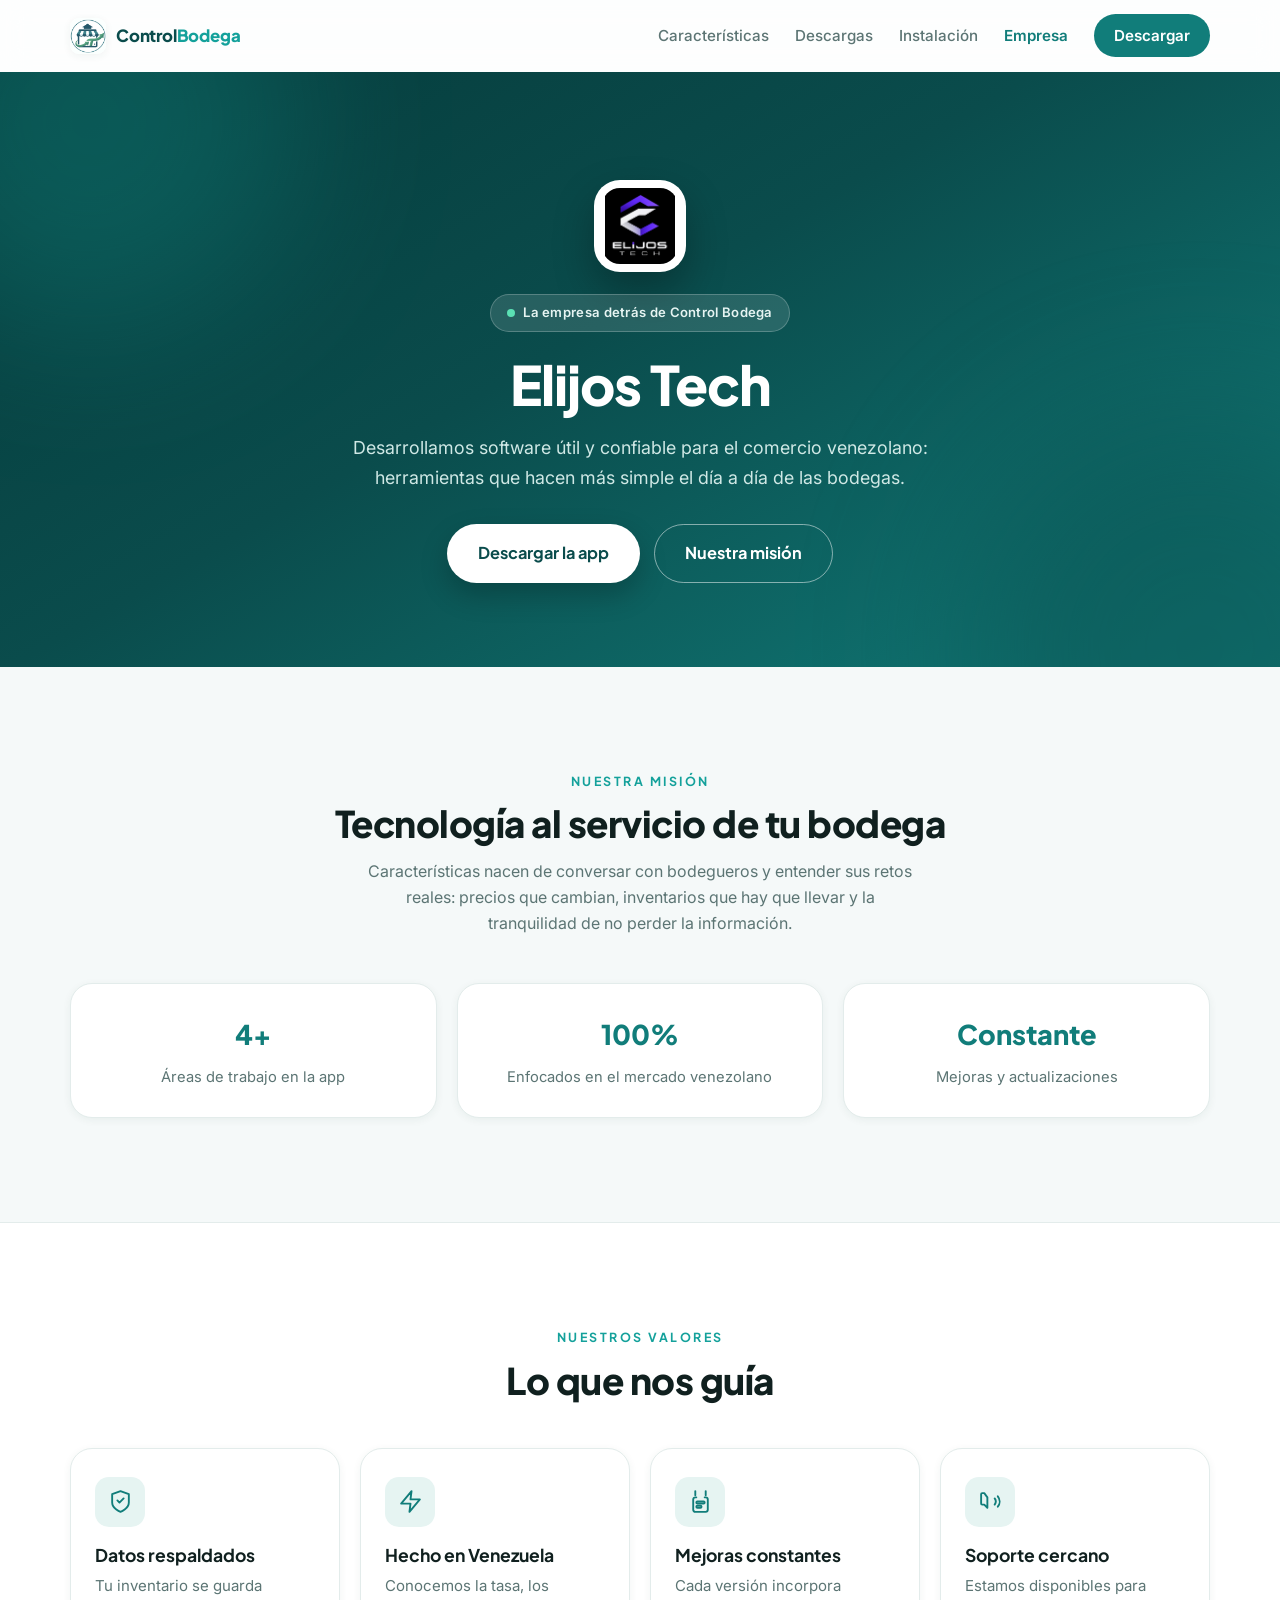
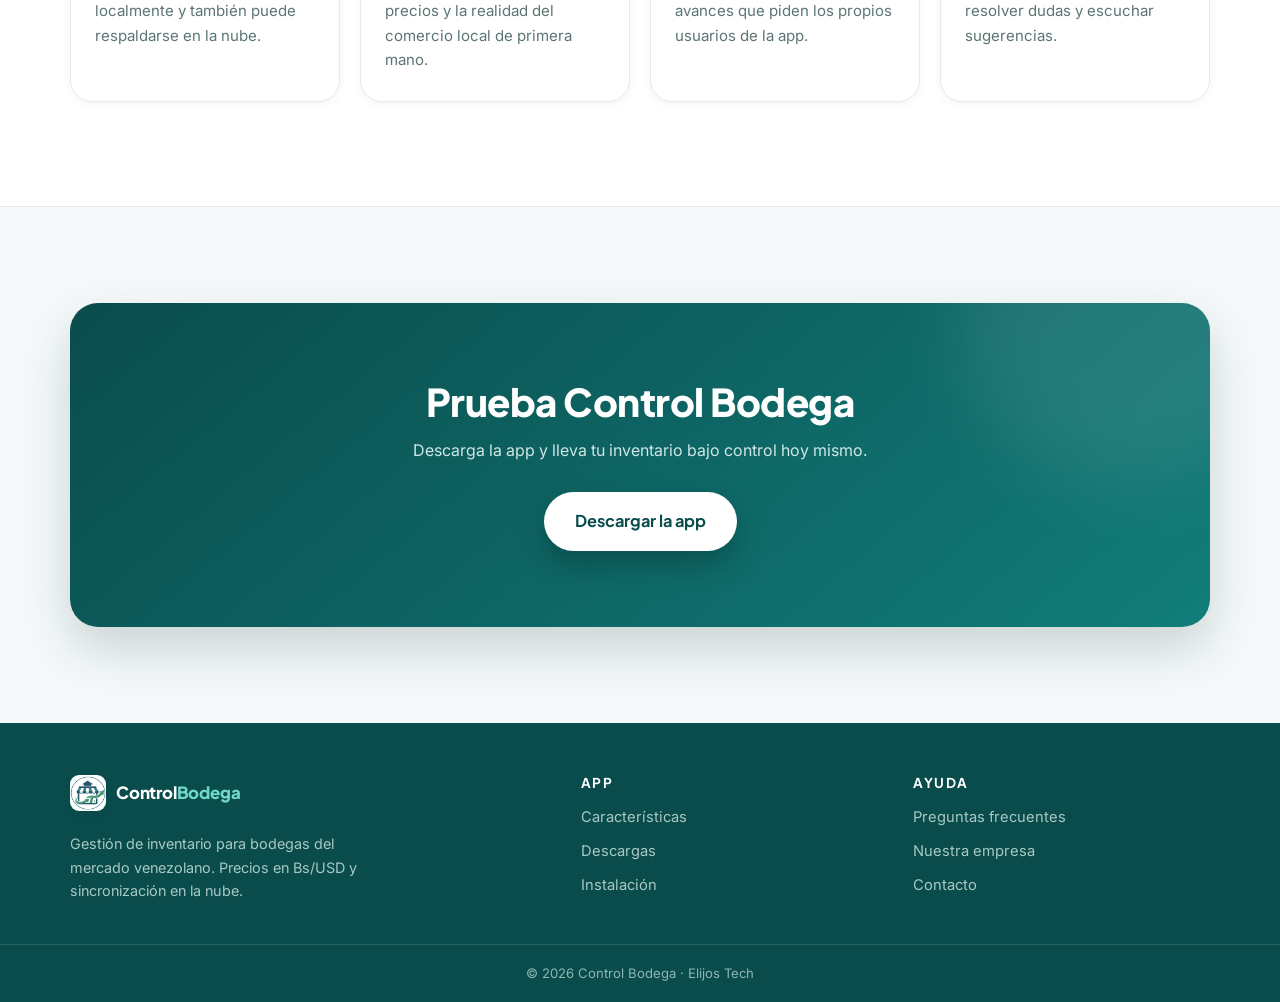
==== empresa.html @ c78c208d "Agregar seccion y pagina de la empresa (Elijos Tech)" ====
<!DOCTYPE html>
<html lang="es">
<head>
  <meta charset="UTF-8" />
  <meta name="viewport" content="width=device-width, initial-scale=1.0" />
  <title>Elijos Tech — La empresa detrás de Control Bodega</title>
  <meta name="description" content="Elijos Tech, empresa venezolana de desarrollo de software para bodegas. El equipo detrás de Control Bodega." />
  <meta name="theme-color" content="#0A4C4C" />
  <meta property="og:title" content="Elijos Tech — La empresa" />
  <meta property="og:description" content="Desarrollamos tecnología pensada para el comercio venezolano." />
  <meta property="og:type" content="website" />
  <link rel="icon" type="image/png" href="assets/icon.png" />

  <link rel="preconnect" href="https://fonts.googleapis.com" />
  <link rel="preconnect" href="https://fonts.gstatic.com" crossorigin />
  <link href="https://fonts.googleapis.com/css2?family=Plus+Jakarta+Sans:wght@500;600;700;800&family=Inter:wght@400;500;600&display=swap" rel="stylesheet" />

  <link rel="stylesheet" href="assets/styles.css" />
</head>
<body>

  <!-- NAVBAR -->
  <header class="nav" id="nav">
    <div class="container nav-inner">
      <a href="index.html" class="brand">
        <img src="assets/icon.png" alt="Logo Control Bodega" class="brand-logo" />
        <span class="brand-name">Control<span>Bodega</span></span>
      </a>

      <nav class="nav-menu" id="nav-menu" aria-label="Principal">
        <a href="index.html#caracteristicas">Características</a>
        <a href="index.html#descargas">Descargas</a>
        <a href="index.html#instalacion">Instalación</a>
        <a href="empresa.html" class="active">Empresa</a>
        <a href="index.html#descargas" class="nav-cta">Descargar</a>
      </nav>

      <button class="nav-toggle" id="nav-toggle" type="button" aria-label="Abrir menú" aria-expanded="false">
        <span></span>
        <span></span>
        <span></span>
      </button>
    </div>
  </header>

  <main>
    <!-- HERO EMPRESA -->
    <section class="hero">
      <span class="hero-glow hero-glow-1" aria-hidden="true"></span>
      <span class="hero-glow hero-glow-2" aria-hidden="true"></span>
      <div class="container hero-inner">
        <div class="hero-logo-wrap">
          <img src="assets/logo-empresa.png" alt="Logo de la empresa" class="hero-logo" />
        </div>

        <p class="hero-kicker">
          <span class="pulse-dot"></span>
          La empresa detrás de Control Bodega
        </p>

        <h1>Elijos Tech</h1>

        <p class="hero-sub">
          Desarrollamos software útil y confiable para el comercio venezolano:
          herramientas que hacen más simple el día a día de las bodegas.
        </p>

        <div class="hero-actions">
          <a href="index.html#descargas" class="btn btn-lg btn-primary">Descargar la app</a>
          <a href="#mision" class="btn btn-lg btn-ghost">Nuestra misión</a>
        </div>
      </div>
    </section>

    <!-- MISIÓN -->
    <section id="mision" class="section">
      <div class="container">
        <p class="kicker reveal">Nuestra misión</p>
        <h2 class="section-title reveal">Tecnología al servicio de tu bodega</h2>
        <p class="section-sub reveal">
          Características nacen de conversar con bodegueros y entender sus retos
          reales: precios que cambian, inventarios que hay que llevar y la
          tranquilidad de no perder la información.
        </p>

        <div class="mision-stats reveal">
          <div class="stat-card">
            <strong>4+</strong>
            <span>Áreas de trabajo en la app</span>
          </div>
          <div class="stat-card">
            <strong>100%</strong>
            <span>Enfocados en el mercado venezolano</span>
          </div>
          <div class="stat-card">
            <strong>Constante</strong>
            <span>Mejoras y actualizaciones</span>
          </div>
        </div>
      </div>
    </section>

    <!-- VALORES -->
    <section class="section section-alt">
      <div class="container">
        <p class="kicker reveal">Nuestros valores</p>
        <h2 class="section-title reveal">Lo que nos guía</h2>

        <div class="features">
          <article class="feature reveal">
            <div class="feature-icon">
              <svg viewBox="0 0 24 24" fill="none" stroke="currentColor" stroke-width="1.8" stroke-linecap="round" stroke-linejoin="round" aria-hidden="true"><path d="M12 22s8-3 8-9V5l-8-3-8 3v8c0 6 8 9 8 9z"/><path d="m9 11 2 2 4-4"/></svg>
            </div>
            <h3>Datos respaldados</h3>
            <p>Tu inventario se guarda localmente y también puede respaldarse en la nube.</p>
          </article>

          <article class="feature reveal">
            <div class="feature-icon">
              <svg viewBox="0 0 24 24" fill="none" stroke="currentColor" stroke-width="1.8" stroke-linecap="round" stroke-linejoin="round" aria-hidden="true"><path d="M13 2 3 14h9l-1 8 10-12h-9l1-8z"/></svg>
            </div>
            <h3>Hecho en Venezuela</h3>
            <p>Conocemos la tasa, los precios y la realidad del comercio local de primera mano.</p>
          </article>

          <article class="feature reveal">
            <div class="feature-icon">
              <svg viewBox="0 0 24 24" fill="none" stroke="currentColor" stroke-width="1.8" stroke-linecap="round" stroke-linejoin="round" aria-hidden="true"><path d="M17 2v4"/><path d="M7 2v4"/><path d="M16 8h1a2 2 0 0 1 2 2v10a2 2 0 0 1-2 2H7a2 2 0 0 1-2-2V10a2 2 0 0 1 2-2h1"/><rect x="8" y="12" width="8" height="2" rx="1"/><rect x="8" y="16" width="5" height="2" rx="1"/></svg>
            </div>
            <h3>Mejoras constantes</h3>
            <p>Cada versión incorpora avances que piden los propios usuarios de la app.</p>
          </article>

          <article class="feature reveal">
            <div class="feature-icon">
              <svg viewBox="0 0 24 24" fill="none" stroke="currentColor" stroke-width="1.8" stroke-linecap="round" stroke-linejoin="round" aria-hidden="true"><path d="M3 11v3a1 1 0 0 0 1 1h2l3 3V8L6 4H4a1 1 0 0 0-1 1v6z"/><path d="M16 9a5 5 0 0 1 0 6"/><path d="M19 7a8 8 0 0 1 0 10"/></svg>
            </div>
            <h3>Soporte cercano</h3>
            <p>Estamos disponibles para resolver dudas y escuchar sugerencias.</p>
          </article>
        </div>
      </div>
    </section>

    <!-- CTA -->
    <section class="cta">
      <div class="container">
        <div class="cta-panel reveal">
          <span class="cta-glow" aria-hidden="true"></span>
          <h2>Prueba Control Bodega</h2>
          <p>Descarga la app y lleva tu inventario bajo control hoy mismo.</p>
          <a href="index.html#descargas" class="btn btn-lg btn-light">Descargar la app</a>
        </div>
      </div>
    </section>
  </main>

  <!-- FOOTER -->
  <footer class="footer">
    <div class="container footer-grid">
      <div class="footer-brand">
        <div class="brand">
          <img src="assets/icon.png" alt="Logo Control Bodega" class="brand-logo" />
          <span class="brand-name">Control<span>Bodega</span></span>
        </div>
        <p>Gestión de inventario para bodegas del mercado venezolano. Precios en Bs/USD y sincronización en la nube.</p>
      </div>

      <div class="footer-col">
        <h4>App</h4>
        <a href="index.html#caracteristicas">Características</a>
        <a href="index.html#descargas">Descargas</a>
        <a href="index.html#instalacion">Instalación</a>
      </div>

      <div class="footer-col">
        <h4>Ayuda</h4>
        <a href="index.html#faq">Preguntas frecuentes</a>
        <a href="empresa.html">Nuestra empresa</a>
        <a href="mailto:eliellugo12@gmail.com">Contacto</a>
      </div>
    </div>

    <div class="footer-bottom">
      <div class="container">
        <p>© 2026 Control Bodega · Elijos Tech</p>
      </div>
    </div>
  </footer>

  <button class="back-top" id="back-top" type="button" aria-label="Volver arriba">
    <svg viewBox="0 0 24 24" fill="none" stroke="currentColor" stroke-width="2.2" stroke-linecap="round" stroke-linejoin="round" aria-hidden="true"><polyline points="18 15 12 9 6 15"/></svg>
  </button>

  <script src="assets/config.js"></script>
  <script src="assets/script.js"></script>
</body>
</html>
---- assets/styles.css ----
/* ============================================================
   Control Bodega — Página de releases
   Diseño profesional · Tema teal #117D7A / #0A4C4C
   ============================================================ */

:root {
  --primary-dark: #0A4C4C;
  --primary: #117D7A;
  --primary-soft: #14A19B;
  --primary-light: #E6F4F2;
  --primary-light-2: #F0F9F8;
  --bg: #F5F9F9;
  --surface: #FFFFFF;
  --ink: #10201F;
  --text-main: #24403E;
  --text-secondary: #5C7574;
  --text-muted: #9CAFAE;
  --border: #E3ECEB;
  --danger: #E74C3C;
  --success: #3E9B71;
  --warning: #E89B0C;
  --radius-lg: 22px;
  --radius-md: 16px;
  --radius-sm: 12px;
  --shadow-sm: 0 2px 8px rgba(12, 60, 58, 0.06);
  --shadow: 0 12px 34px rgba(12, 60, 58, 0.1);
  --shadow-lg: 0 22px 50px rgba(10, 45, 45, 0.18);
  --font-display: "Plus Jakarta Sans", system-ui, -apple-system, "Segoe UI", sans-serif;
  --font-body: "Inter", system-ui, -apple-system, "Segoe UI", sans-serif;
}

* {
  box-sizing: border-box;
  margin: 0;
  padding: 0;
}

html {
  scroll-behavior: smooth;
  scroll-padding-top: 84px;
}

body {
  font-family: var(--font-body);
  background: var(--bg);
  color: var(--text-main);
  line-height: 1.65;
  -webkit-font-smoothing: antialiased;
  overflow-x: hidden;
}

h1, h2, h3, h4 {
  font-family: var(--font-display);
  color: var(--ink);
  line-height: 1.2;
}

strong {
  font-weight: 600;
}

img {
  max-width: 100%;
  display: block;
}

.container {
  width: min(1140px, 92%);
  margin: 0 auto;
}

.container-narrow {
  width: min(760px, 92%);
}

/* ---------- Scroll reveal ---------- */
.reveal {
  opacity: 0;
  transform: translateY(26px);
  transition: opacity 0.7s ease, transform 0.7s ease;
}

.reveal.in {
  opacity: 1;
  transform: none;
}

/* ============================================================
   NAVBAR
   ============================================================ */
.nav {
  position: sticky;
  top: 0;
  z-index: 50;
  background: rgba(255, 255, 255, 0.82);
  backdrop-filter: blur(14px);
  -webkit-backdrop-filter: blur(14px);
  border-bottom: 1px solid transparent;
  transition: border-color 0.3s, box-shadow 0.3s;
}

.nav.scrolled {
  border-color: var(--border);
  box-shadow: var(--shadow-sm);
}

.nav-inner {
  display: flex;
  align-items: center;
  justify-content: space-between;
  padding: 14px 0;
}

.brand {
  display: inline-flex;
  align-items: center;
  gap: 10px;
  text-decoration: none;
}

.brand-logo {
  width: 36px;
  height: 36px;
  object-fit: contain;
  border-radius: 9px;
  box-shadow: var(--shadow-sm);
}

.brand-name {
  font-family: var(--font-display);
  font-weight: 800;
  font-size: 1.05rem;
  color: var(--primary-dark);
  letter-spacing: -0.2px;
}

.brand-name span {
  color: var(--primary-soft);
}

.nav-menu {
  display: flex;
  align-items: center;
  gap: 26px;
}

.nav-menu a {
  color: var(--text-secondary);
  text-decoration: none;
  font-weight: 500;
  font-size: 0.95rem;
  transition: color 0.2s;
}

.nav-menu a:hover {
  color: var(--primary);
}

.nav-menu a.active {
  color: var(--primary);
  font-weight: 600;
}

.nav-cta {
  background: var(--primary);
  color: #fff !important;
  padding: 9px 20px;
  border-radius: 999px;
  font-weight: 600 !important;
  transition: background 0.2s, transform 0.2s !important;
}

.nav-cta:hover {
  background: var(--primary-dark) !important;
  transform: translateY(-1px);
}

/* Toggle móvil */
.nav-toggle {
  display: none;
  flex-direction: column;
  justify-content: center;
  gap: 5px;
  width: 42px;
  height: 42px;
  border: 1px solid var(--border);
  border-radius: 12px;
  background: var(--surface);
  cursor: pointer;
  padding: 0 10px;
}

.nav-toggle span {
  height: 2px;
  background: var(--primary-dark);
  border-radius: 2px;
  transition: transform 0.25s, opacity 0.25s;
}

.nav-toggle.open span:nth-child(1) { transform: translateY(7px) rotate(45deg); }
.nav-toggle.open span:nth-child(2) { opacity: 0; }
.nav-toggle.open span:nth-child(3) { transform: translateY(-7px) rotate(-45deg); }

/* ============================================================
   HERO
   ============================================================ */
.hero {
  position: relative;
  overflow: hidden;
  background: linear-gradient(150deg, #063B3B 0%, #0A4C4C 45%, #117D7A 100%);
  color: #fff;
  text-align: center;
  padding: clamp(64px, 9vw, 108px) 0 clamp(48px, 7vw, 84px);
}

.hero-glow {
  position: absolute;
  border-radius: 50%;
  pointer-events: none;
  filter: blur(80px);
  opacity: 0.5;
}

.hero-glow-1 {
  width: 420px;
  height: 420px;
  top: -160px;
  left: -120px;
  background: rgba(23, 170, 160, 0.5);
}

.hero-glow-2 {
  width: 480px;
  height: 480px;
  bottom: -220px;
  right: -160px;
  background: rgba(10, 76, 76, 0.9);
}

.hero-inner {
  position: relative;
  animation: fade-up 0.8s ease both;
}

@keyframes fade-up {
  from { opacity: 0; transform: translateY(24px); }
  to { opacity: 1; transform: none; }
}

.hero-logo-wrap {
  width: 92px;
  height: 92px;
  border-radius: 26px;
  background: #fff;
  display: grid;
  place-items: center;
  margin: 0 auto 22px;
  box-shadow: 0 18px 40px rgba(0, 0, 0, 0.28);
}

.hero-logo {
  width: 76px;
  height: 76px;
  object-fit: contain;
  border-radius: 18px;
}

.hero-kicker {
  display: inline-flex;
  align-items: center;
  gap: 8px;
  background: rgba(255, 255, 255, 0.12);
  border: 1px solid rgba(255, 255, 255, 0.22);
  padding: 7px 16px;
  border-radius: 999px;
  font-size: 0.82rem;
  font-weight: 600;
  letter-spacing: 0.3px;
  color: var(--primary-light);
  margin-bottom: 20px;
}

.pulse-dot {
  width: 8px;
  height: 8px;
  border-radius: 50%;
  background: #5BE0B4;
  box-shadow: 0 0 0 0 rgba(91, 224, 180, 0.6);
  animation: pulse 2s infinite;
}

@keyframes pulse {
  0% { box-shadow: 0 0 0 0 rgba(91, 224, 180, 0.55); }
  70% { box-shadow: 0 0 0 9px rgba(91, 224, 180, 0); }
  100% { box-shadow: 0 0 0 0 rgba(91, 224, 180, 0); }
}

.hero h1 {
  color: #fff;
  font-size: clamp(2rem, 5.2vw, 3.4rem);
  font-weight: 800;
  letter-spacing: -1px;
  max-width: 640px;
  margin: 0 auto;
}

.hero-sub {
  max-width: 640px;
  margin: 16px auto 30px;
  color: #CFE8E5;
  font-size: clamp(1rem, 1.4vw, 1.13rem);
  line-height: 1.7;
}

.hero-actions {
  display: flex;
  align-items: center;
  justify-content: center;
  gap: 14px;
  flex-wrap: wrap;
}

/* Botones */
.btn {
  display: inline-flex;
  align-items: center;
  justify-content: center;
  gap: 9px;
  padding: 13px 26px;
  border-radius: 999px;
  font-family: var(--font-display);
  font-weight: 700;
  font-size: 0.98rem;
  text-decoration: none;
  border: 1.5px solid transparent;
  transition: transform 0.18s, box-shadow 0.18s, background 0.2s, color 0.2s;
  cursor: pointer;
}

.btn svg {
  width: 19px;
  height: 19px;
}

.btn:hover {
  transform: translateY(-2px);
}

.btn-lg {
  padding: 15px 30px;
  font-size: 1.02rem;
}

.btn-primary {
  background: #fff;
  color: var(--primary-dark);
  box-shadow: 0 12px 28px rgba(0, 0, 0, 0.22);
}

.btn-primary:hover {
  background: var(--primary-light);
}

.btn-ghost {
  border-color: rgba(255, 255, 255, 0.5);
  color: #fff;
}

.btn-ghost:hover {
  background: rgba(255, 255, 255, 0.12);
}

.btn-light {
  background: #fff;
  color: var(--primary-dark);
  box-shadow: 0 14px 30px rgba(0, 0, 0, 0.22);
}

.btn-light:hover {
  transform: translateY(-3px) scale(1.02);
}

/* Stats */
.hero-stats {
  display: flex;
  align-items: center;
  justify-content: center;
  gap: clamp(20px, 5vw, 54px);
  margin-top: 44px;
  flex-wrap: wrap;
}

.stat {
  text-align: center;
  min-width: 92px;
}

.stat strong {
  display: block;
  font-family: var(--font-display);
  font-size: 1.25rem;
  font-weight: 800;
  color: #fff;
}

.stat span {
  display: block;
  font-size: 0.8rem;
  color: #A9D4CF;
  margin-top: 2px;
}

/* ============================================================
   SECCIONES
   ============================================================ */
.section {
  padding: clamp(60px, 9vw, 104px) 0;
}

.section-alt {
  background: var(--surface);
  border-block: 1px solid var(--border);
}

.kicker {
  text-align: center;
  font-family: var(--font-display);
  font-weight: 700;
  font-size: 0.78rem;
  letter-spacing: 2.5px;
  text-transform: uppercase;
  color: var(--primary-soft);
  margin-bottom: 10px;
}

.section-title {
  text-align: center;
  font-size: clamp(1.7rem, 3.4vw, 2.3rem);
  font-weight: 800;
  letter-spacing: -0.5px;
}

.section-sub {
  text-align: center;
  color: var(--text-secondary);
  max-width: 560px;
  margin: 12px auto 0;
  font-size: 1rem;
}

/* ============================================================
   FEATURES
   ============================================================ */
.features {
  display: grid;
  grid-template-columns: repeat(auto-fit, minmax(240px, 1fr));
  gap: 20px;
  margin-top: 46px;
}

.feature {
  background: var(--surface);
  border: 1px solid var(--border);
  border-radius: var(--radius-lg);
  padding: 28px 24px;
  box-shadow: var(--shadow-sm);
  transition: transform 0.25s, box-shadow 0.25s, border-color 0.25s;
}

.feature:hover {
  transform: translateY(-5px);
  box-shadow: var(--shadow);
  border-color: #CDE6E2;
}

.feature-icon {
  width: 50px;
  height: 50px;
  border-radius: 14px;
  background: var(--primary-light);
  color: var(--primary);
  display: grid;
  place-items: center;
  margin-bottom: 18px;
  transition: background 0.25s, color 0.25s, transform 0.25s;
}

.feature:hover .feature-icon {
  background: var(--primary);
  color: #fff;
  transform: scale(1.06) rotate(-4deg);
}

.feature-icon svg {
  width: 25px;
  height: 25px;
}

.feature h3 {
  font-size: 1.1rem;
  font-weight: 700;
  margin-bottom: 8px;
}

.feature p {
  color: var(--text-secondary);
  font-size: 0.94rem;
}

/* ============================================================
   DESCARGAS / RELEASES
   ============================================================ */
.empresa-banner {
  display: flex;
  align-items: center;
  gap: 26px;
  background: linear-gradient(135deg, #0D5554, #0A4C4C);
  border-radius: var(--radius-lg);
  padding: 24px 30px;
  margin: 42px 0 8px;
  box-shadow: var(--shadow);
  color: #fff;
}

.empresa-logo {
  width: 96px;
  height: 96px;
  object-fit: contain;
  border-radius: 20px;
  background: #000;
  padding: 8px;
  flex-shrink: 0;
  box-shadow: 0 8px 24px rgba(0, 0, 0, 0.35);
}

.empresa-info {
  min-width: 0;
}

.empresa-tag {
  display: inline-block;
  font-size: 0.72rem;
  font-weight: 700;
  text-transform: uppercase;
  letter-spacing: 1.4px;
  color: #6FD8C9;
  margin-bottom: 6px;
}

.empresa-info h3 {
  color: #fff;
  font-size: 1.2rem;
  font-weight: 800;
  margin-bottom: 6px;
}

.empresa-info p {
  color: #B9D6D2;
  font-size: 0.92rem;
  margin: 0;
}

@media (max-width: 560px) {
  .empresa-banner {
    flex-direction: column;
    text-align: center;
    padding: 26px 22px;
  }

  .empresa-logo {
    width: 84px;
    height: 84px;
  }
}
.arch-leyenda {
  display: flex;
  flex-wrap: wrap;
  justify-content: center;
  gap: 10px;
  margin: 34px 0 22px;
}

.chip {
  font-family: var(--font-body);
  font-size: 0.8rem;
  font-weight: 600;
  padding: 6px 15px;
  border-radius: 999px;
}

.chip-v8a {
  background: var(--primary-light);
  color: var(--primary-dark);
  border: 1px solid #B8DFDA;
}

.chip-v7a {
  background: #FDF3E0;
  color: #8A5A00;
  border: 1px solid #F2CE8B;
}

.recom-note {
  text-align: center;
  color: var(--text-secondary);
  font-size: 0.88rem;
  margin: -8px 0 22px;
}

.recom-note strong {
  color: var(--primary-dark);
}

.releases {
  display: grid;
  gap: 18px;
  margin-top: 6px;
}

.loading {
  text-align: center;
  color: var(--text-muted);
  padding: 40px;
}

/* Tarjeta de la última versión */
.release-latest-box {
  background: var(--surface);
  border: 1px solid var(--border);
  border-radius: var(--radius-lg);
  padding: clamp(22px, 4vw, 32px);
  box-shadow: var(--shadow);
  position: relative;
  overflow: hidden;
}

.release-latest-box::before {
  content: "";
  position: absolute;
  inset-block: 0;
  left: 0;
  width: 5px;
  background: linear-gradient(180deg, var(--primary-soft), var(--primary-dark));
}

.release-head {
  display: flex;
  align-items: center;
  justify-content: space-between;
  flex-wrap: wrap;
  gap: 10px;
}

.release-tag {
  font-family: var(--font-display);
  font-weight: 800;
  color: var(--ink);
  font-size: 1.4rem;
  letter-spacing: -0.3px;
}

.release-latest {
  background: var(--success);
  color: #fff;
  font-size: 0.7rem;
  font-weight: 700;
  padding: 4px 12px;
  border-radius: 999px;
  text-transform: uppercase;
  letter-spacing: 0.7px;
}

.release-date {
  color: var(--text-muted);
  font-size: 0.86rem;
  margin-top: 4px;
}

.release-notes {
  color: var(--text-secondary);
  font-size: 0.94rem;
  white-space: pre-wrap;
  margin-top: 14px;
  padding-top: 14px;
  border-top: 1px dashed var(--border);
}

.latest-assets {
  display: grid;
  grid-template-columns: repeat(auto-fit, minmax(180px, 1fr));
  gap: 12px;
  margin-top: 18px;
}

/* Botón principal (v8a) */
.asset-link.destacado {
  grid-column: 1 / -1;
  background: linear-gradient(135deg, var(--primary-dark), var(--primary));
  border-color: transparent;
  padding: 22px 18px;
  border-radius: var(--radius-md);
  flex-direction: column;
  box-shadow: var(--shadow);
}

.asset-link.destacado .arq-label {
  font-size: 1.5rem;
}

.default-badge {
  display: inline-block;
  background: #fff;
  color: var(--primary-dark);
  font-size: 0.7rem;
  font-weight: 700;
  text-transform: uppercase;
  letter-spacing: 0.6px;
  padding: 3px 12px;
  border-radius: 999px;
  margin-bottom: 6px;
}

/* Opción secundaria (v7a) */
.asset-link.alternativo {
  flex-direction: row;
  align-items: center;
  gap: 7px;
  padding: 8px 16px;
  border-radius: 999px;
  font-size: 0.8rem;
  font-weight: 600;
  justify-self: center;
}

.asset-link.alternativo .arq-label {
  font-size: 0.95rem;
}

.asset-link.alternativo .arq-detail,
.asset-link.alternativo .arq-size {
  font-size: 0.75rem;
}

.asset-link.alternativo.arq-v7a {
  background: #FDF3E0;
  border-color: #F2CE8B;
  color: #8A5A00;
}

/* Botón de descarga base */
.asset-link {
  display: flex;
  align-items: center;
  gap: 2px;
  color: #fff;
  padding: 14px 18px;
  border-radius: var(--radius-md);
  text-decoration: none;
  font-weight: 600;
  text-align: center;
  transition: transform 0.18s, box-shadow 0.2s, filter 0.2s;
  border: 1px solid transparent;
}

.asset-link:hover {
  transform: translateY(-2px);
  filter: brightness(1.05);
}

.asset-link .arq-label {
  font-family: var(--font-display);
  font-size: 1.3rem;
  line-height: 1.2;
  text-transform: uppercase;
  letter-spacing: 0.5px;
}

.asset-link .arq-detail {
  font-weight: 500;
  font-size: 0.82rem;
  opacity: 0.94;
}

.asset-link .arq-size {
  font-weight: 400;
  font-size: 0.8rem;
  opacity: 0.85;
}

.arq-v8a { background: var(--primary); border-color: var(--primary); }
.arq-v7a { background: var(--warning); border-color: var(--warning); color: #4A3000; }
.arq-x86_64 { background: var(--text-secondary); border-color: var(--text-secondary); }
.arq-universal { background: var(--success); border-color: var(--success); }

/* Versiones anteriores */
.btn-older {
  display: block;
  margin: 6px auto 0;
  background: var(--primary-light);
  color: var(--primary-dark);
  border: 1px solid #C4E3DE;
  border-radius: 999px;
  padding: 9px 20px;
  font-family: var(--font-body);
  font-size: 0.85rem;
  font-weight: 600;
  cursor: pointer;
  transition: background 0.2s, color 0.2s;
}

.btn-older:hover {
  background: var(--primary);
  color: #fff;
}

.older-releases {
  margin-top: 16px;
  display: grid;
  gap: 10px;
}

.older-releases[hidden] {
  display: none;
}

.release-old {
  display: flex;
  align-items: center;
  justify-content: space-between;
  flex-wrap: wrap;
  gap: 10px;
  background: var(--bg);
  border: 1px solid var(--border);
  border-radius: var(--radius-sm);
  padding: 13px 16px;
  transition: border-color 0.2s, box-shadow 0.2s;
}

.release-old:hover {
  border-color: #CCE4E0;
  box-shadow: var(--shadow-sm);
}

.release-old-info {
  display: flex;
  align-items: center;
  gap: 12px;
}

.release-old-tag {
  font-family: var(--font-display);
  font-weight: 700;
  color: var(--ink);
  font-size: 0.95rem;
}

.release-old-links {
  display: flex;
  flex-wrap: wrap;
  gap: 8px;
}

.release-old-links.muted {
  color: var(--text-muted);
  font-size: 0.85rem;
}

.mini-link {
  display: inline-block;
  color: #fff;
  padding: 5px 12px;
  border-radius: 999px;
  text-decoration: none;
  font-size: 0.78rem;
  font-weight: 600;
  transition: filter 0.2s;
}

.mini-link:hover {
  filter: brightness(1.08);
}

.no-releases {
  text-align: center;
  color: var(--text-secondary);
  padding: 30px;
  border: 1px dashed var(--border);
  border-radius: var(--radius-md);
}

.error-releases {
  text-align: center;
  color: var(--danger);
  padding: 30px;
  border: 1px dashed var(--danger);
  border-radius: var(--radius-md);
  background: #FDF4F4;
}

/* ============================================================
   INSTALACIÓN
   ============================================================ */
.steps-grid {
  display: grid;
  grid-template-columns: repeat(auto-fit, minmax(210px, 1fr));
  gap: 20px;
  margin-top: 46px;
}

.step {
  background: var(--surface);
  border: 1px solid var(--border);
  border-radius: var(--radius-lg);
  padding: 26px 22px;
  box-shadow: var(--shadow-sm);
  position: relative;
  transition: transform 0.25s, box-shadow 0.25s;
}

.step:hover {
  transform: translateY(-4px);
  box-shadow: var(--shadow);
}

.step-num {
  width: 40px;
  height: 40px;
  border-radius: 12px;
  background: var(--primary);
  color: #fff;
  font-family: var(--font-display);
  font-weight: 800;
  font-size: 1.05rem;
  display: grid;
  place-items: center;
  margin-bottom: 16px;
}

.step h3 {
  font-size: 1.05rem;
  font-weight: 700;
  margin-bottom: 6px;
}

.step p {
  color: var(--text-secondary);
  font-size: 0.92rem;
}

.step code {
  background: var(--primary-light);
  color: var(--primary-dark);
  padding: 2px 8px;
  border-radius: 6px;
  font-size: 0.9em;
}

/* ============================================================
   FAQ
   ============================================================ */
.faq {
  margin-top: 40px;
  display: grid;
  gap: 12px;
}

.faq-item {
  background: var(--bg);
  border: 1px solid var(--border);
  border-radius: var(--radius-md);
  padding: 0 20px;
  transition: border-color 0.2s, box-shadow 0.2s;
}

.faq-item[open] {
  border-color: #BFE0DB;
  box-shadow: var(--shadow-sm);
}

.faq-item summary {
  list-style: none;
  display: flex;
  align-items: center;
  justify-content: space-between;
  gap: 14px;
  cursor: pointer;
  padding: 18px 0;
  font-family: var(--font-display);
  font-weight: 700;
  color: var(--ink);
  font-size: 0.99rem;
}

.faq-item summary::-webkit-details-marker {
  display: none;
}

.faq-item summary::after {
  content: "+";
  font-family: var(--font-display);
  font-size: 1.4rem;
  font-weight: 600;
  color: var(--primary);
  line-height: 1;
  transition: transform 0.25s;
}

.faq-item[open] summary::after {
  transform: rotate(45deg);
}

.faq-item p {
  color: var(--text-secondary);
  font-size: 0.94rem;
  padding: 0 0 18px;
}

/* ============================================================
   CTA FINAL
   ============================================================ */
.cta {
  padding: clamp(56px, 8vw, 96px) 0;
}

.cta-panel {
  position: relative;
  overflow: hidden;
  text-align: center;
  background: linear-gradient(140deg, var(--primary-dark), var(--primary));
  border-radius: 28px;
  padding: clamp(44px, 7vw, 76px) 28px;
  color: #fff;
  box-shadow: var(--shadow-lg);
}

.cta-glow {
  position: absolute;
  width: 340px;
  height: 340px;
  border-radius: 50%;
  top: -160px;
  right: -90px;
  background: rgba(255, 255, 255, 0.09);
  filter: blur(40px);
  pointer-events: none;
}

.cta-panel h2 {
  color: #fff;
  font-size: clamp(1.6rem, 3.4vw, 2.4rem);
  font-weight: 800;
  letter-spacing: -0.5px;
  position: relative;
}

.cta-panel p {
  color: #CFE8E5;
  margin: 12px auto 28px;
  max-width: 460px;
  position: relative;
}

.cta-panel .btn {
  position: relative;
}

/* ============================================================
   FOOTER
   ============================================================ */
.footer {
  background: var(--primary-dark);
  color: #B9D6D2;
}

.footer-grid {
  display: grid;
  grid-template-columns: 1.6fr 1fr 1fr;
  gap: 36px;
  padding: 52px 0 36px;
}

.footer-brand p {
  font-size: 0.9rem;
  margin-top: 14px;
  max-width: 300px;
  color: #A7C9C4;
}

.footer-brand .brand-name {
  color: #fff;
}

.footer-brand .brand-name span {
  color: #6FD8C9;
}

.footer-col h4 {
  color: #fff;
  font-size: 0.85rem;
  font-weight: 700;
  text-transform: uppercase;
  letter-spacing: 1.5px;
  margin-bottom: 14px;
}

.footer-col a {
  display: block;
  color: #A7C9C4;
  text-decoration: none;
  font-size: 0.92rem;
  margin-bottom: 10px;
  transition: color 0.2s;
}

.footer-col a:hover {
  color: #fff;
}

.footer-bottom {
  border-top: 1px solid rgba(255, 255, 255, 0.12);
  padding: 18px 0;
  font-size: 0.82rem;
  color: #8FB6B1;
  text-align: center;
}

/* ============================================================
   LA EMPRESA
   ============================================================ */
.about-card {
  display: grid;
  grid-template-columns: auto 1fr;
  gap: clamp(22px, 4vw, 36px);
  align-items: center;
  background: var(--surface);
  border: 1px solid var(--border);
  border-radius: var(--radius-lg);
  padding: clamp(26px, 4vw, 42px);
  box-shadow: var(--shadow);
  margin-top: 44px;
}

.about-logo {
  width: clamp(104px, 14vw, 140px);
  height: clamp(104px, 14vw, 140px);
  object-fit: contain;
  background: #000;
  border-radius: 26px;
  padding: 12px;
  box-shadow: var(--shadow);
  flex-shrink: 0;
}

.about-body h3 {
  font-size: 1.6rem;
  font-weight: 800;
  letter-spacing: -0.4px;
  margin-bottom: 10px;
}

.about-body p {
  color: var(--text-secondary);
  max-width: 620px;
  margin-bottom: 20px;
  font-size: 0.98rem;
}

@media (max-width: 640px) {
  .about-card {
    grid-template-columns: 1fr;
    text-align: center;
  }

  .about-logo {
    margin: 0 auto;
  }
}

/* Stats de la página empresa */
.mision-stats {
  display: grid;
  grid-template-columns: repeat(auto-fit, minmax(220px, 1fr));
  gap: 20px;
  margin-top: 46px;
}

.stat-card {
  background: var(--surface);
  border: 1px solid var(--border);
  border-radius: var(--radius-lg);
  padding: 28px 24px;
  text-align: center;
  box-shadow: var(--shadow-sm);
}

.stat-card strong {
  display: block;
  font-family: var(--font-display);
  font-size: 1.7rem;
  font-weight: 800;
  color: var(--primary);
  margin-bottom: 6px;
}

.stat-card span {
  color: var(--text-secondary);
  font-size: 0.92rem;
}

/* ============================================================
   BACK TO TOP
   ============================================================ */
.back-top {
  position: fixed;
  right: 22px;
  bottom: 22px;
  z-index: 40;
  width: 46px;
  height: 46px;
  border: none;
  border-radius: 50%;
  background: var(--primary);
  color: #fff;
  display: grid;
  place-items: center;
  cursor: pointer;
  box-shadow: var(--shadow);
  opacity: 0;
  transform: translateY(12px);
  pointer-events: none;
  transition: opacity 0.3s, transform 0.3s, background 0.2s;
}

.back-top svg {
  width: 20px;
  height: 20px;
}

.back-top.show {
  opacity: 1;
  transform: none;
  pointer-events: auto;
}

.back-top:hover {
  background: var(--primary-dark);
}

/* ============================================================
   RESPONSIVE
   ============================================================ */
@media (max-width: 860px) {
  .footer-grid {
    grid-template-columns: 1fr;
    gap: 26px;
  }

  .steps-grid {
    grid-template-columns: 1fr 1fr;
  }
}

@media (max-width: 640px) {
  body {
    font-size: 0.96rem;
  }

  .nav-toggle {
    display: flex;
  }

  .nav-menu {
    position: absolute;
    top: calc(100% + 6px);
    left: 4%;
    right: 4%;
    flex-direction: column;
    align-items: stretch;
    gap: 0;
    background: var(--surface);
    border: 1px solid var(--border);
    border-radius: var(--radius-md);
    box-shadow: var(--shadow-lg);
    padding: 10px;
    opacity: 0;
    transform: translateY(-8px);
    pointer-events: none;
    transition: opacity 0.25s, transform 0.25s;
  }

  .nav-menu.open {
    opacity: 1;
    transform: none;
    pointer-events: auto;
  }

  .nav-menu a {
    padding: 12px 14px;
    border-radius: 10px;
  }

  .nav-menu a:hover {
    background: var(--primary-light);
  }

  .nav-cta {
    text-align: center;
    margin-top: 6px;
    padding: 12px;
  }

  .hero-stats {
    gap: 26px;
  }

  .steps-grid {
    grid-template-columns: 1fr;
  }

  .latest-assets {
    grid-template-columns: 1fr;
  }

  .asset-link.alternativo {
    justify-self: stretch;
  }

  .back-top {
    right: 16px;
    bottom: 16px;
  }
}

@media (prefers-reduced-motion: reduce) {
  html {
    scroll-behavior: auto;
  }
  .reveal {
    opacity: 1;
    transform: none;
    transition: none;
  }
  .hero-inner {
    animation: none;
  }
  .pulse-dot {
    animation: none;
  }
}
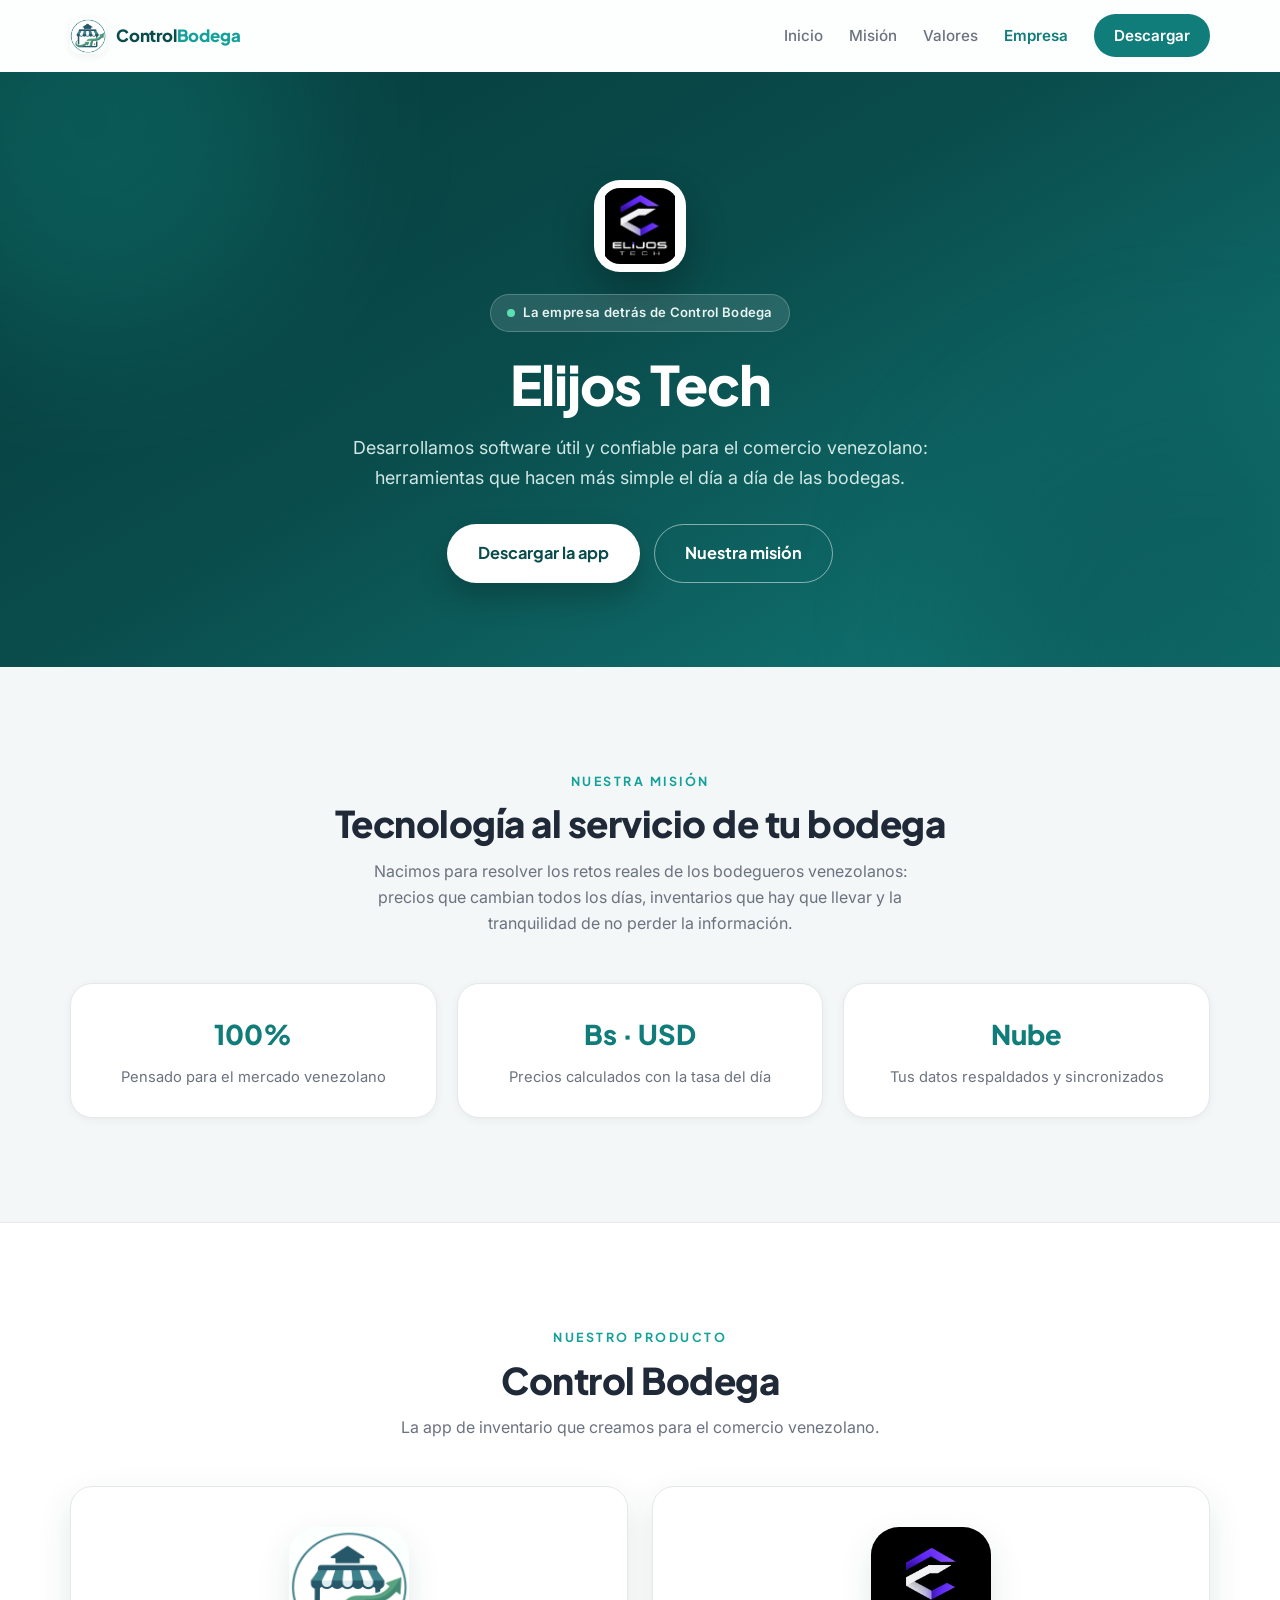
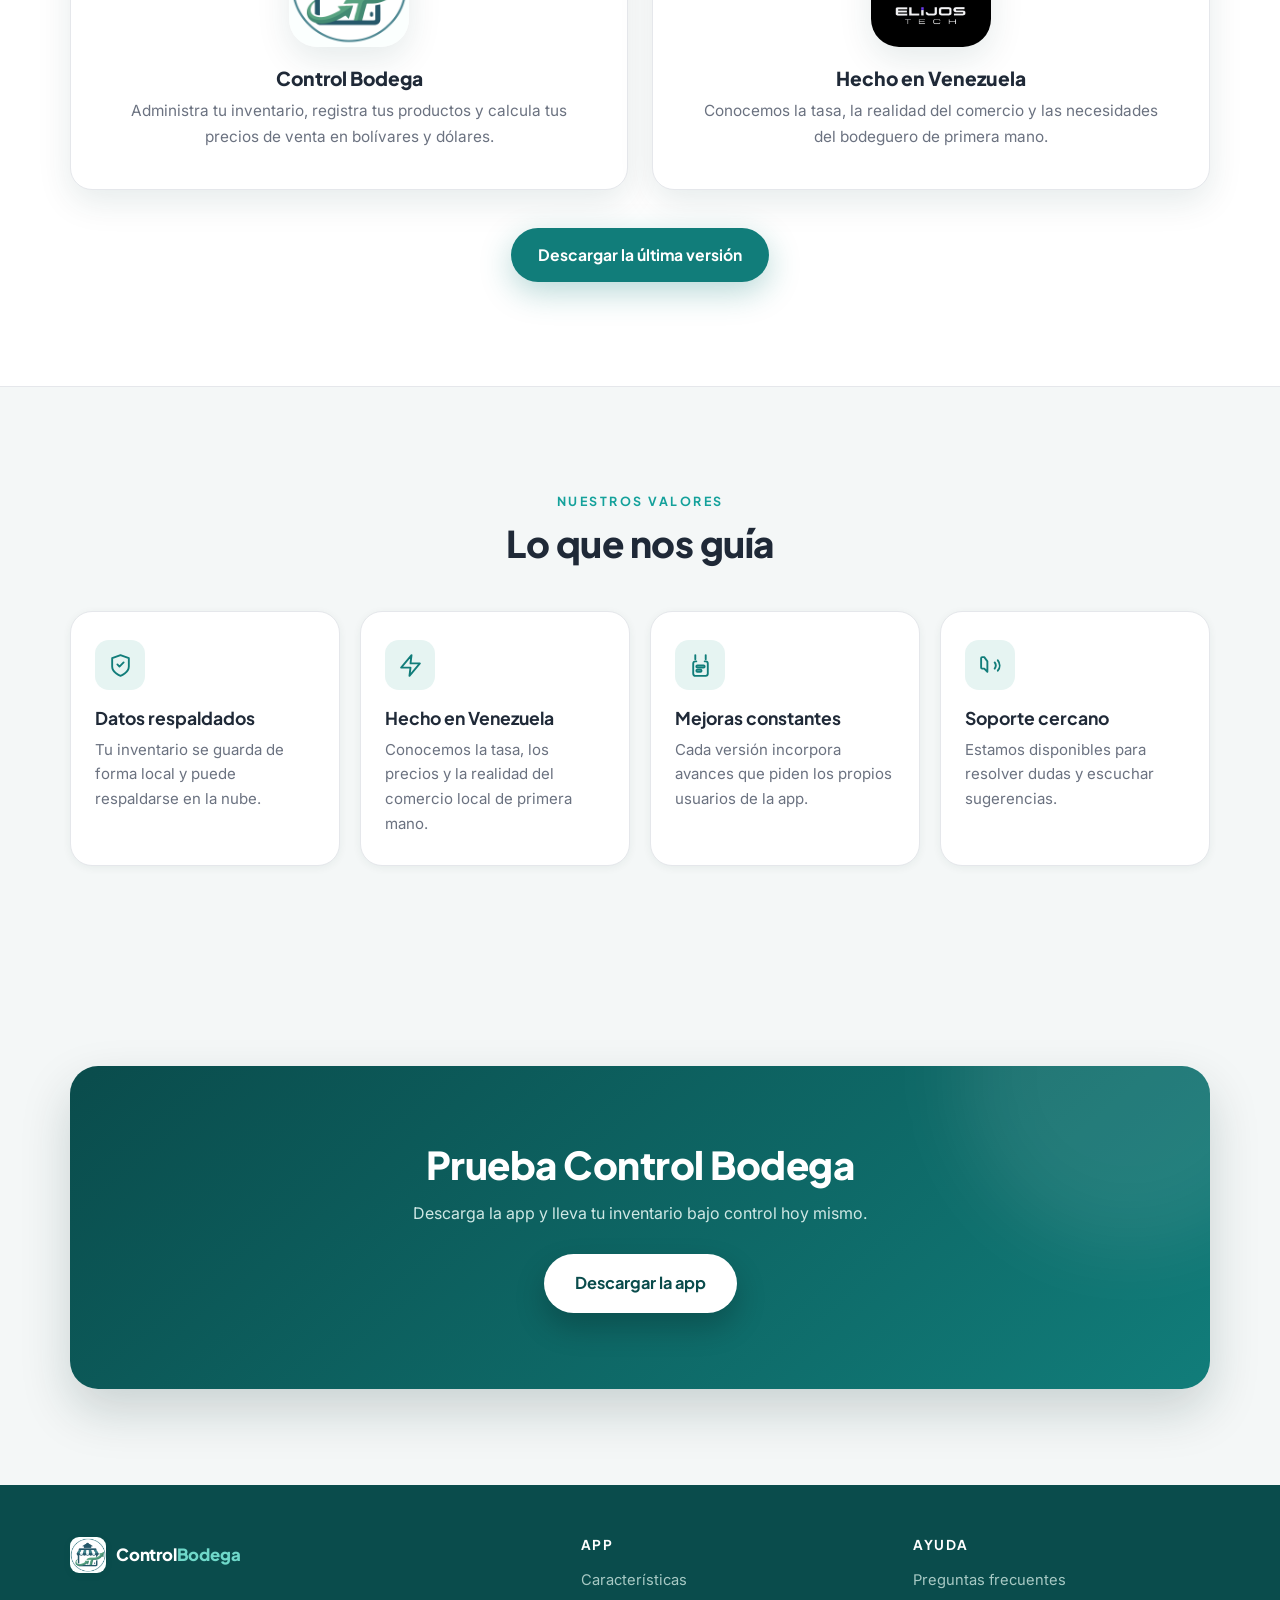
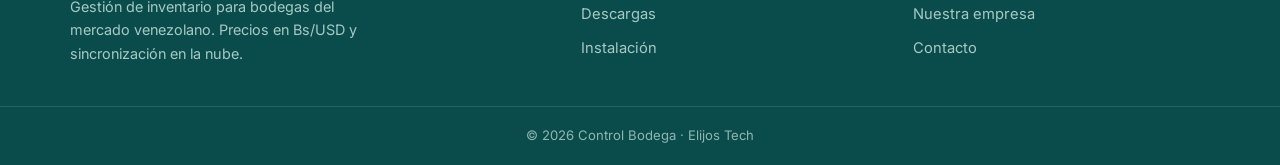
==== commit efc33c73: "Aplicar identidad visual a la pagina de la empresa y tokens CSS" ====
--- a/empresa.html
+++ b/empresa.html
@@ -28,9 +28,9 @@
       </a>
 
       <nav class="nav-menu" id="nav-menu" aria-label="Principal">
-        <a href="index.html#caracteristicas">Características</a>
-        <a href="index.html#descargas">Descargas</a>
-        <a href="index.html#instalacion">Instalación</a>
+        <a href="index.html#caracteristicas">Inicio</a>
+        <a href="empresa.html#mision">Misión</a>
+        <a href="empresa.html#valores">Valores</a>
         <a href="empresa.html" class="active">Empresa</a>
         <a href="index.html#descargas" class="nav-cta">Descargar</a>
       </nav>
@@ -50,7 +50,7 @@
       <span class="hero-glow hero-glow-2" aria-hidden="true"></span>
       <div class="container hero-inner">
         <div class="hero-logo-wrap">
-          <img src="assets/logo-empresa.png" alt="Logo de la empresa" class="hero-logo" />
+          <img src="assets/logo-empresa.png" alt="Logo de Elijos Tech" class="hero-logo" />
         </div>
 
         <p class="hero-kicker">
@@ -66,7 +66,7 @@
         </p>
 
         <div class="hero-actions">
-          <a href="index.html#descargas" class="btn btn-lg btn-primary">Descargar la app</a>
+          <a href="index.html#descargas" class="btn btn-lg btn-light">Descargar la app</a>
           <a href="#mision" class="btn btn-lg btn-ghost">Nuestra misión</a>
         </div>
       </div>
@@ -78,30 +78,59 @@
         <p class="kicker reveal">Nuestra misión</p>
         <h2 class="section-title reveal">Tecnología al servicio de tu bodega</h2>
         <p class="section-sub reveal">
-          Características nacen de conversar con bodegueros y entender sus retos
-          reales: precios que cambian, inventarios que hay que llevar y la
+          Nacimos para resolver los retos reales de los bodegueros venezolanos:
+          precios que cambian todos los días, inventarios que hay que llevar y la
           tranquilidad de no perder la información.
         </p>
 
         <div class="mision-stats reveal">
           <div class="stat-card">
-            <strong>4+</strong>
-            <span>Áreas de trabajo en la app</span>
+            <strong>100%</strong>
+            <span>Pensado para el mercado venezolano</span>
           </div>
           <div class="stat-card">
-            <strong>100%</strong>
-            <span>Enfocados en el mercado venezolano</span>
+            <strong>Bs · USD</strong>
+            <span>Precios calculados con la tasa del día</span>
           </div>
           <div class="stat-card">
-            <strong>Constante</strong>
-            <span>Mejoras y actualizaciones</span>
-          </div>
+            <strong>Nube</strong>
+            <span>Tus datos respaldados y sincronizados</span>
+          </div>
+        </div>
+      </div>
+    </section>
+
+    <!-- PRODUCTO -->
+    <section id="producto" class="section section-alt">
+      <div class="container">
+        <p class="kicker reveal">Nuestro producto</p>
+        <h2 class="section-title reveal">Control Bodega</h2>
+        <p class="section-sub reveal">
+          La app de inventario que creamos para el comercio venezolano.
+        </p>
+
+        <div class="producto-grid">
+          <div class="producto-card reveal">
+            <img src="assets/icon.png" alt="Logo de la app Control Bodega" class="producto-img app-icon" />
+            <h3>Control Bodega</h3>
+            <p>Administra tu inventario, registra tus productos y calcula tus precios de venta en bolívares y dólares.</p>
+          </div>
+
+          <div class="producto-card reveal">
+            <img src="assets/logo-empresa.png" alt="Logo de Elijos Tech" class="producto-img camp-logo" />
+            <h3>Hecho en Venezuela</h3>
+            <p>Conocemos la tasa, la realidad del comercio y las necesidades del bodeguero de primera mano.</p>
+          </div>
+        </div>
+
+        <div class="producto-cta reveal">
+          <a href="index.html#descargas" class="btn btn-primary">Descargar la última versión</a>
         </div>
       </div>
     </section>
 
     <!-- VALORES -->
-    <section class="section section-alt">
+    <section id="valores" class="section">
       <div class="container">
         <p class="kicker reveal">Nuestros valores</p>
         <h2 class="section-title reveal">Lo que nos guía</h2>
@@ -112,7 +141,7 @@
               <svg viewBox="0 0 24 24" fill="none" stroke="currentColor" stroke-width="1.8" stroke-linecap="round" stroke-linejoin="round" aria-hidden="true"><path d="M12 22s8-3 8-9V5l-8-3-8 3v8c0 6 8 9 8 9z"/><path d="m9 11 2 2 4-4"/></svg>
             </div>
             <h3>Datos respaldados</h3>
-            <p>Tu inventario se guarda localmente y también puede respaldarse en la nube.</p>
+            <p>Tu inventario se guarda de forma local y puede respaldarse en la nube.</p>
           </article>
 
           <article class="feature reveal">
--- a/assets/styles.css
+++ b/assets/styles.css
@@ -8,17 +8,16 @@
   --primary: #117D7A;
   --primary-soft: #14A19B;
   --primary-light: #E6F4F2;
-  --primary-light-2: #F0F9F8;
-  --bg: #F5F9F9;
+  --bg: #F4F7F7;
   --surface: #FFFFFF;
-  --ink: #10201F;
-  --text-main: #24403E;
-  --text-secondary: #5C7574;
-  --text-muted: #9CAFAE;
-  --border: #E3ECEB;
+  --ink: #1F2937;
+  --text-main: #1F2937;
+  --text-secondary: #6B7280;
+  --text-muted: #9CA3AF;
+  --border: #E5E7EB;
   --danger: #E74C3C;
-  --success: #3E9B71;
-  --warning: #E89B0C;
+  --success: #4CAF50;
+  --warning: #F59E0B;
   --radius-lg: 22px;
   --radius-md: 16px;
   --radius-sm: 12px;
@@ -1165,6 +1164,16 @@
   font-size: 0.98rem;
 }
 
+.about-body .btn-primary {
+  background: var(--primary);
+  color: #fff;
+  box-shadow: 0 10px 32px rgba(17, 125, 122, 0.3);
+}
+
+.about-body .btn-primary:hover {
+  background: var(--primary-dark);
+}
+
 @media (max-width: 640px) {
   .about-card {
     grid-template-columns: 1fr;
@@ -1205,6 +1214,74 @@
 .stat-card span {
   color: var(--text-secondary);
   font-size: 0.92rem;
+}
+
+/* Tarjetas de producto (app y empresa) */
+.producto-grid {
+  display: grid;
+  grid-template-columns: repeat(auto-fit, minmax(260px, 1fr));
+  gap: 24px;
+  margin-top: 46px;
+}
+
+.producto-card {
+  background: var(--surface);
+  border: 1px solid var(--border);
+  border-radius: var(--radius-lg);
+  padding: clamp(28px, 4vw, 40px);
+  text-align: center;
+  box-shadow: var(--shadow);
+  transition: transform 0.25s, box-shadow 0.25s;
+}
+
+.producto-card:hover {
+  transform: translateY(-5px);
+  box-shadow: var(--shadow-lg);
+}
+
+.producto-img {
+  width: clamp(92px, 12vw, 120px);
+  height: clamp(92px, 12vw, 120px);
+  object-fit: contain;
+  margin: 0 auto 20px;
+}
+
+.app-icon {
+  border-radius: 28px;
+  box-shadow: var(--shadow);
+}
+
+.camp-logo {
+  background: #000;
+  border-radius: 28px;
+  padding: 12px;
+  box-shadow: var(--shadow);
+}
+
+.producto-card h3 {
+  font-size: 1.2rem;
+  font-weight: 800;
+  margin-bottom: 8px;
+}
+
+.producto-card p {
+  color: var(--text-secondary);
+  font-size: 0.96rem;
+}
+
+.producto-cta {
+  text-align: center;
+  margin-top: 38px;
+}
+
+.producto-cta .btn-primary {
+  background: var(--primary);
+  color: #fff;
+  box-shadow: 0 10px 32px rgba(17, 125, 122, 0.3);
+}
+
+.producto-cta .btn-primary:hover {
+  background: var(--primary-dark);
 }
 
 /* ============================================================
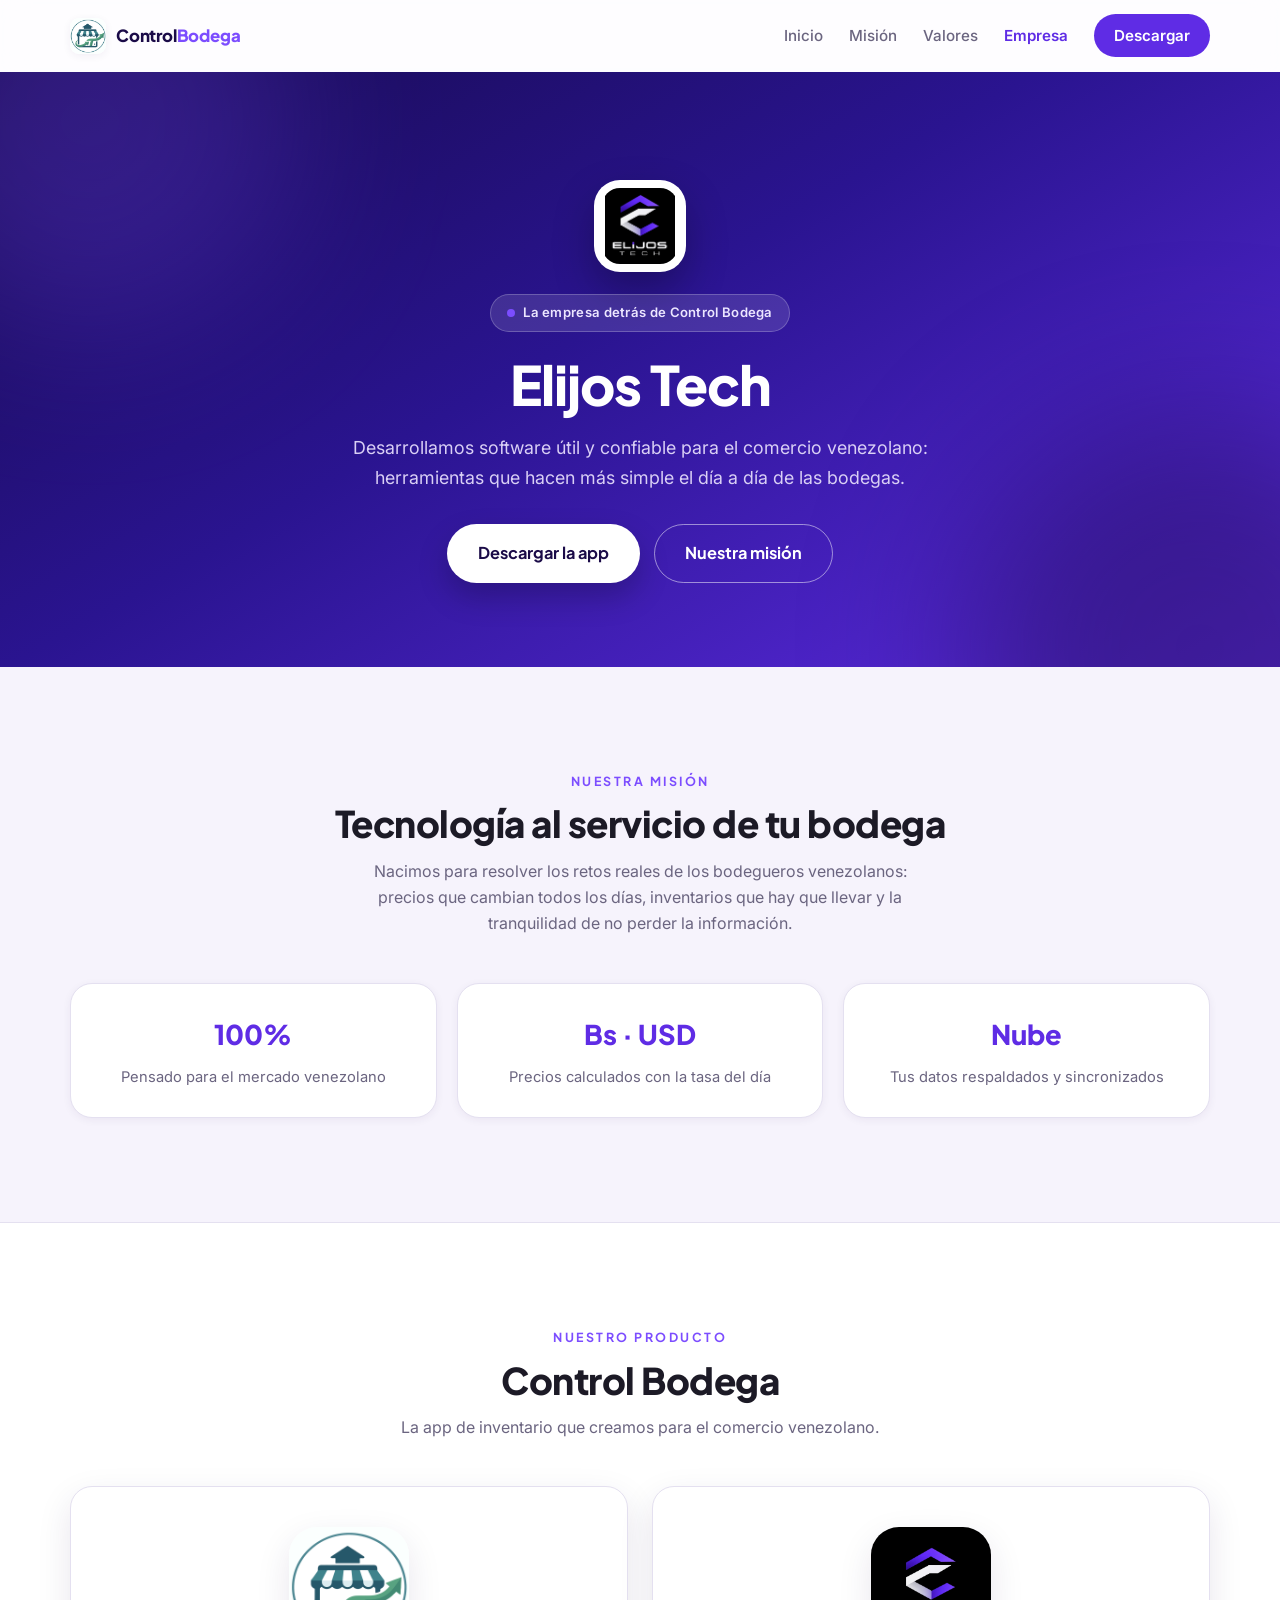
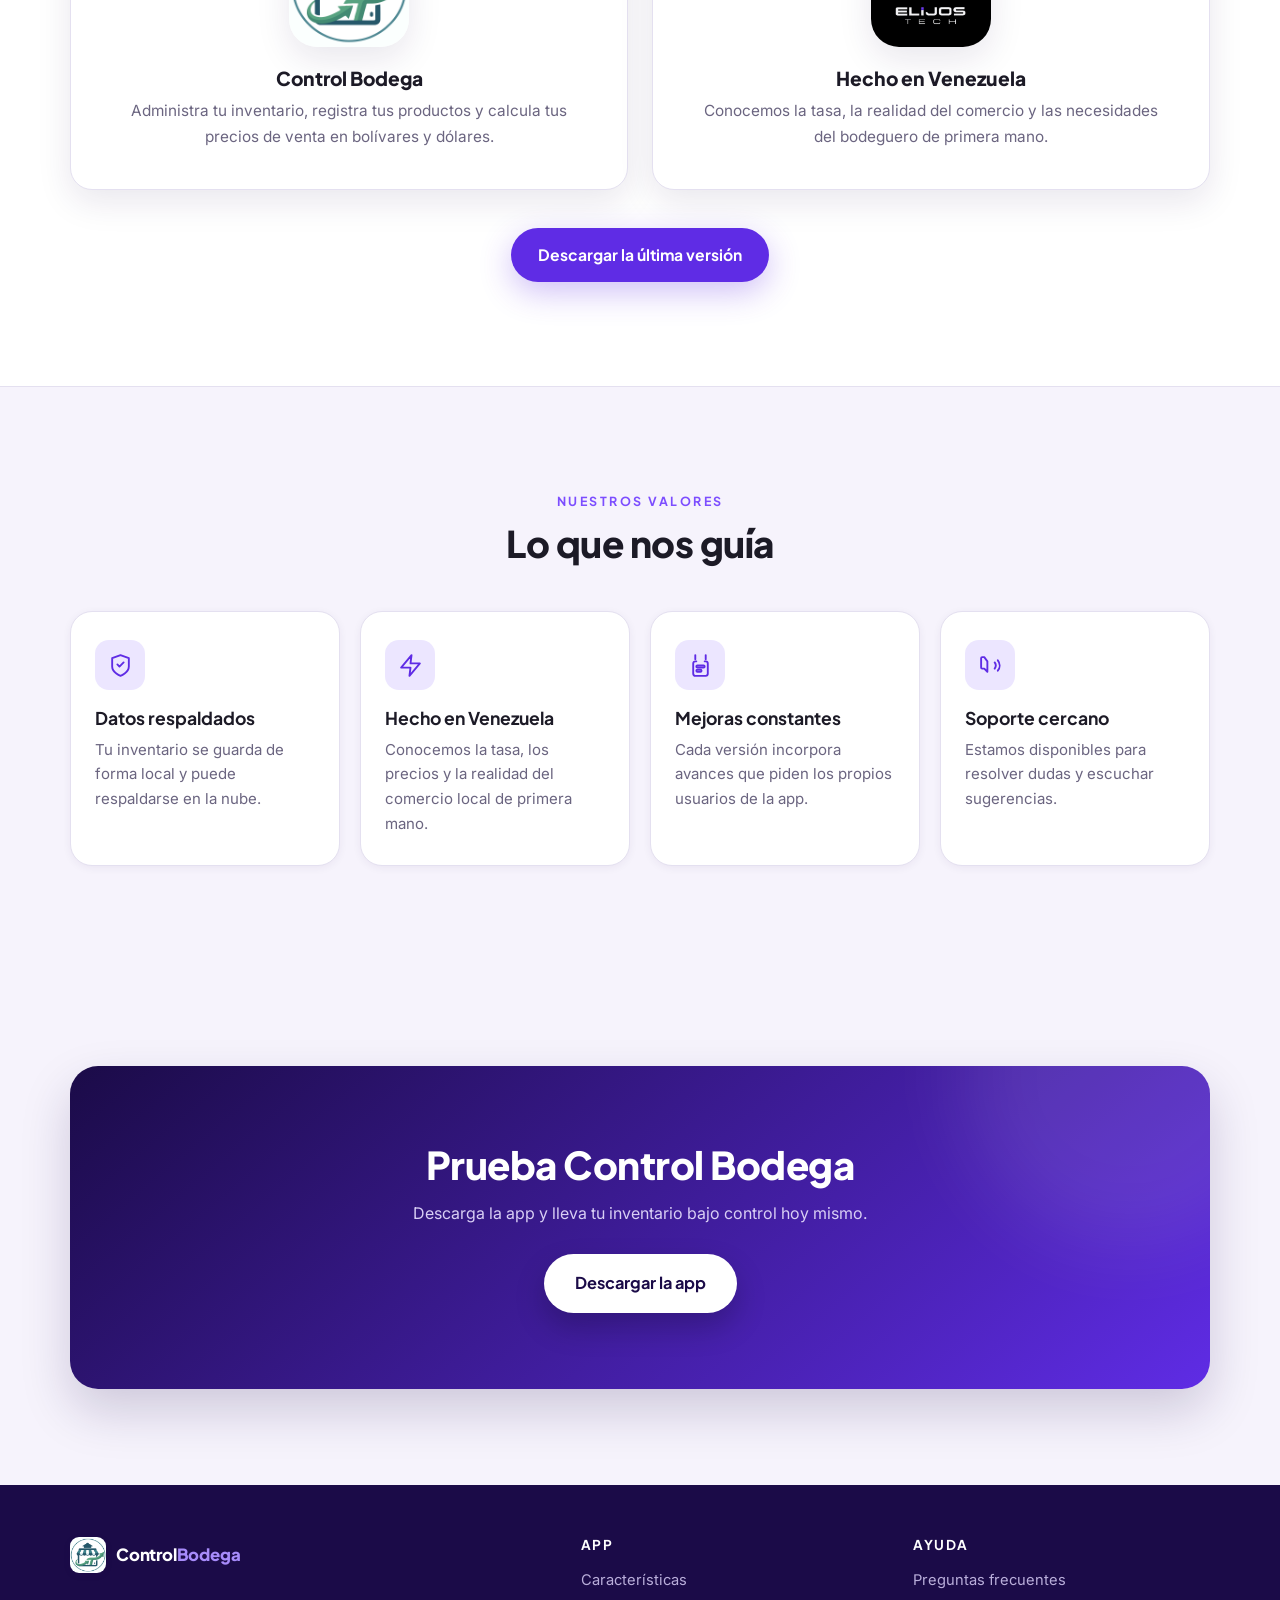
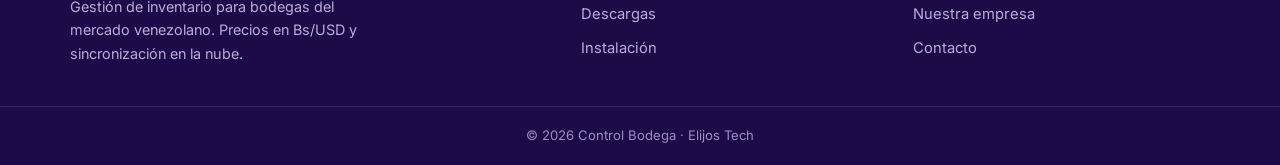
==== commit e5fc20a8: "Aplicar paleta real del logo prototipo (violeta #5F2CE5) a toda la web" ====
--- a/empresa.html
+++ b/empresa.html
@@ -5,7 +5,7 @@
   <meta name="viewport" content="width=device-width, initial-scale=1.0" />
   <title>Elijos Tech — La empresa detrás de Control Bodega</title>
   <meta name="description" content="Elijos Tech, empresa venezolana de desarrollo de software para bodegas. El equipo detrás de Control Bodega." />
-  <meta name="theme-color" content="#0A4C4C" />
+  <meta name="theme-color" content="#5F2CE5" />
   <meta property="og:title" content="Elijos Tech — La empresa" />
   <meta property="og:description" content="Desarrollamos tecnología pensada para el comercio venezolano." />
   <meta property="og:type" content="website" />
--- a/assets/styles.css
+++ b/assets/styles.css
@@ -1,29 +1,29 @@
 /* ============================================================
    Control Bodega — Página de releases
-   Diseño profesional · Tema teal #117D7A / #0A4C4C
+   Tema extraído del prototipo del logo (blanco + violeta #5F2CE5)
    ============================================================ */
 
 :root {
-  --primary-dark: #0A4C4C;
-  --primary: #117D7A;
-  --primary-soft: #14A19B;
-  --primary-light: #E6F4F2;
-  --bg: #F4F7F7;
+  --primary-dark: #1B0B48;
+  --primary: #5F2CE5;
+  --primary-soft: #7C4DFF;
+  --primary-light: #ECE6FF;
+  --bg: #F6F3FC;
   --surface: #FFFFFF;
-  --ink: #1F2937;
-  --text-main: #1F2937;
-  --text-secondary: #6B7280;
-  --text-muted: #9CA3AF;
-  --border: #E5E7EB;
+  --ink: #1C1A26;
+  --text-main: #2B2836;
+  --text-secondary: #6B6580;
+  --text-muted: #9C96B0;
+  --border: #E4E0F0;
   --danger: #E74C3C;
   --success: #4CAF50;
   --warning: #F59E0B;
   --radius-lg: 22px;
   --radius-md: 16px;
   --radius-sm: 12px;
-  --shadow-sm: 0 2px 8px rgba(12, 60, 58, 0.06);
-  --shadow: 0 12px 34px rgba(12, 60, 58, 0.1);
-  --shadow-lg: 0 22px 50px rgba(10, 45, 45, 0.18);
+  --shadow-sm: 0 2px 8px rgba(43, 20, 80, 0.06);
+  --shadow: 0 12px 34px rgba(43, 20, 80, 0.1);
+  --shadow-lg: 0 22px 50px rgba(27, 11, 72, 0.18);
   --font-display: "Plus Jakarta Sans", system-ui, -apple-system, "Segoe UI", sans-serif;
   --font-body: "Inter", system-ui, -apple-system, "Segoe UI", sans-serif;
 }
@@ -206,7 +206,7 @@
 .hero {
   position: relative;
   overflow: hidden;
-  background: linear-gradient(150deg, #063B3B 0%, #0A4C4C 45%, #117D7A 100%);
+  background: linear-gradient(150deg, #160A4D 0%, #2A1490 45%, #5F2CE5 100%);
   color: #fff;
   text-align: center;
   padding: clamp(64px, 9vw, 108px) 0 clamp(48px, 7vw, 84px);
@@ -225,7 +225,7 @@
   height: 420px;
   top: -160px;
   left: -120px;
-  background: rgba(23, 170, 160, 0.5);
+  background: rgba(124, 77, 255, 0.5);
 }
 
 .hero-glow-2 {
@@ -233,7 +233,7 @@
   height: 480px;
   bottom: -220px;
   right: -160px;
-  background: rgba(10, 76, 76, 0.9);
+  background: rgba(27, 11, 72, 0.9);
 }
 
 .hero-inner {
@@ -283,15 +283,15 @@
   width: 8px;
   height: 8px;
   border-radius: 50%;
-  background: #5BE0B4;
-  box-shadow: 0 0 0 0 rgba(91, 224, 180, 0.6);
+  background: #7C4DFF;
+  box-shadow: 0 0 0 0 rgba(124, 77, 255, 0.6);
   animation: pulse 2s infinite;
 }
 
 @keyframes pulse {
-  0% { box-shadow: 0 0 0 0 rgba(91, 224, 180, 0.55); }
-  70% { box-shadow: 0 0 0 9px rgba(91, 224, 180, 0); }
-  100% { box-shadow: 0 0 0 0 rgba(91, 224, 180, 0); }
+  0% { box-shadow: 0 0 0 0 rgba(124, 77, 255, 0.55); }
+  70% { box-shadow: 0 0 0 9px rgba(124, 77, 255, 0); }
+  100% { box-shadow: 0 0 0 0 rgba(124, 77, 255, 0); }
 }
 
 .hero h1 {
@@ -306,7 +306,7 @@
 .hero-sub {
   max-width: 640px;
   margin: 16px auto 30px;
-  color: #CFE8E5;
+  color: #D9CFF5;
   font-size: clamp(1rem, 1.4vw, 1.13rem);
   line-height: 1.7;
 }
@@ -405,7 +405,7 @@
 .stat span {
   display: block;
   font-size: 0.8rem;
-  color: #A9D4CF;
+  color: #B8ABE0;
   margin-top: 2px;
 }
 
@@ -469,7 +469,7 @@
 .feature:hover {
   transform: translateY(-5px);
   box-shadow: var(--shadow);
-  border-color: #CDE6E2;
+  border-color: #CEC2F5;
 }
 
 .feature-icon {
@@ -513,7 +513,7 @@
   display: flex;
   align-items: center;
   gap: 26px;
-  background: linear-gradient(135deg, #0D5554, #0A4C4C);
+  background: linear-gradient(135deg, #2A1490, #1B0B48);
   border-radius: var(--radius-lg);
   padding: 24px 30px;
   margin: 42px 0 8px;
@@ -542,7 +542,7 @@
   font-weight: 700;
   text-transform: uppercase;
   letter-spacing: 1.4px;
-  color: #6FD8C9;
+  color: #A78BFA;
   margin-bottom: 6px;
 }
 
@@ -590,7 +590,7 @@
 .chip-v8a {
   background: var(--primary-light);
   color: var(--primary-dark);
-  border: 1px solid #B8DFDA;
+  border: 1px solid #C9BCEF;
 }
 
 .chip-v7a {
@@ -797,7 +797,7 @@
   margin: 6px auto 0;
   background: var(--primary-light);
   color: var(--primary-dark);
-  border: 1px solid #C4E3DE;
+  border: 1px solid #C9BCEF;
   border-radius: 999px;
   padding: 9px 20px;
   font-family: var(--font-body);
@@ -836,7 +836,7 @@
 }
 
 .release-old:hover {
-  border-color: #CCE4E0;
+  border-color: #C9BCEF;
   box-shadow: var(--shadow-sm);
 }
 
@@ -972,7 +972,7 @@
 }
 
 .faq-item[open] {
-  border-color: #BFE0DB;
+  border-color: #C9BCEF;
   box-shadow: var(--shadow-sm);
 }
 
@@ -1053,7 +1053,7 @@
 }
 
 .cta-panel p {
-  color: #CFE8E5;
+  color: #D9CFF5;
   margin: 12px auto 28px;
   max-width: 460px;
   position: relative;
@@ -1068,7 +1068,7 @@
    ============================================================ */
 .footer {
   background: var(--primary-dark);
-  color: #B9D6D2;
+  color: #C9BFE8;
 }
 
 .footer-grid {
@@ -1082,7 +1082,7 @@
   font-size: 0.9rem;
   margin-top: 14px;
   max-width: 300px;
-  color: #A7C9C4;
+  color: #B9AEDA;
 }
 
 .footer-brand .brand-name {
@@ -1090,7 +1090,7 @@
 }
 
 .footer-brand .brand-name span {
-  color: #6FD8C9;
+  color: #A78BFA;
 }
 
 .footer-col h4 {
@@ -1104,7 +1104,7 @@
 
 .footer-col a {
   display: block;
-  color: #A7C9C4;
+  color: #B9AEDA;
   text-decoration: none;
   font-size: 0.92rem;
   margin-bottom: 10px;
@@ -1119,7 +1119,7 @@
   border-top: 1px solid rgba(255, 255, 255, 0.12);
   padding: 18px 0;
   font-size: 0.82rem;
-  color: #8FB6B1;
+  color: #9B8EC4;
   text-align: center;
 }
 
@@ -1167,7 +1167,7 @@
 .about-body .btn-primary {
   background: var(--primary);
   color: #fff;
-  box-shadow: 0 10px 32px rgba(17, 125, 122, 0.3);
+  box-shadow: 0 10px 32px rgba(95, 44, 229, 0.3);
 }
 
 .about-body .btn-primary:hover {
@@ -1277,7 +1277,7 @@
 .producto-cta .btn-primary {
   background: var(--primary);
   color: #fff;
-  box-shadow: 0 10px 32px rgba(17, 125, 122, 0.3);
+  box-shadow: 0 10px 32px rgba(95, 44, 229, 0.3);
 }
 
 .producto-cta .btn-primary:hover {
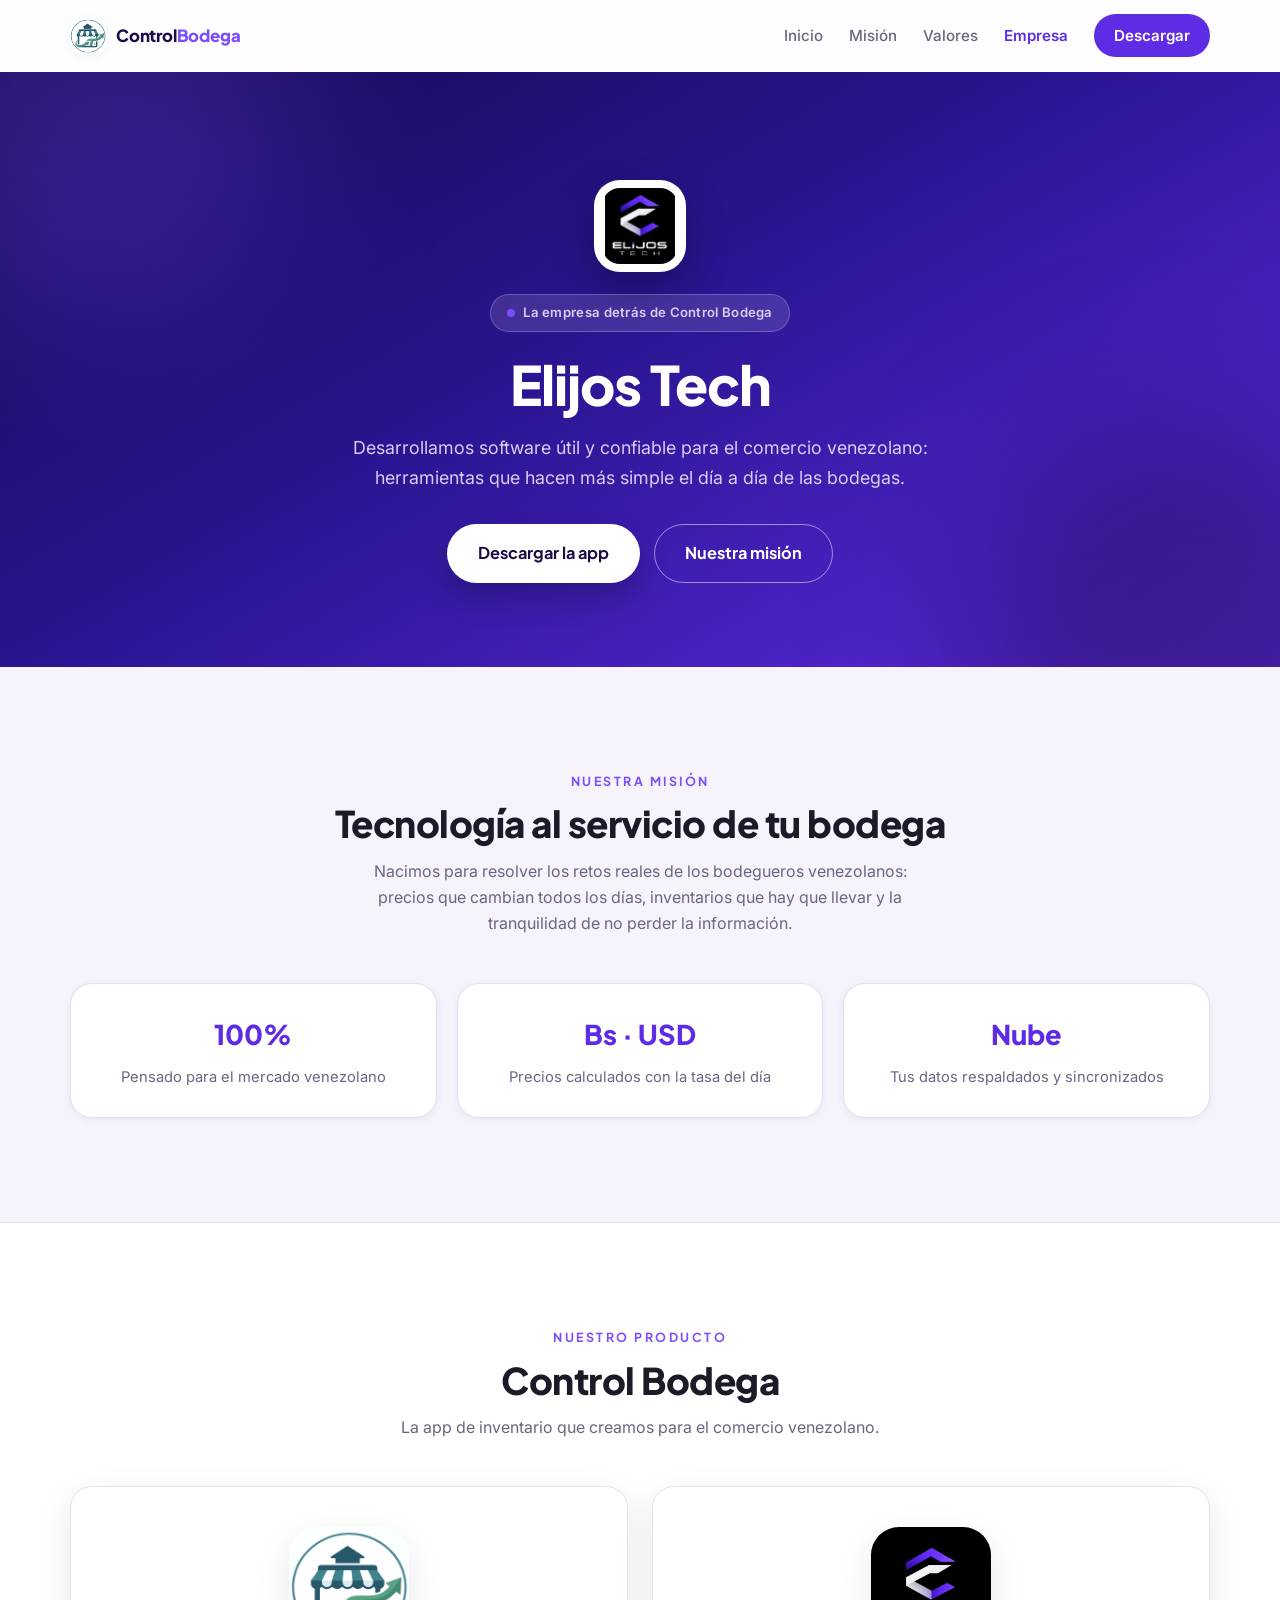
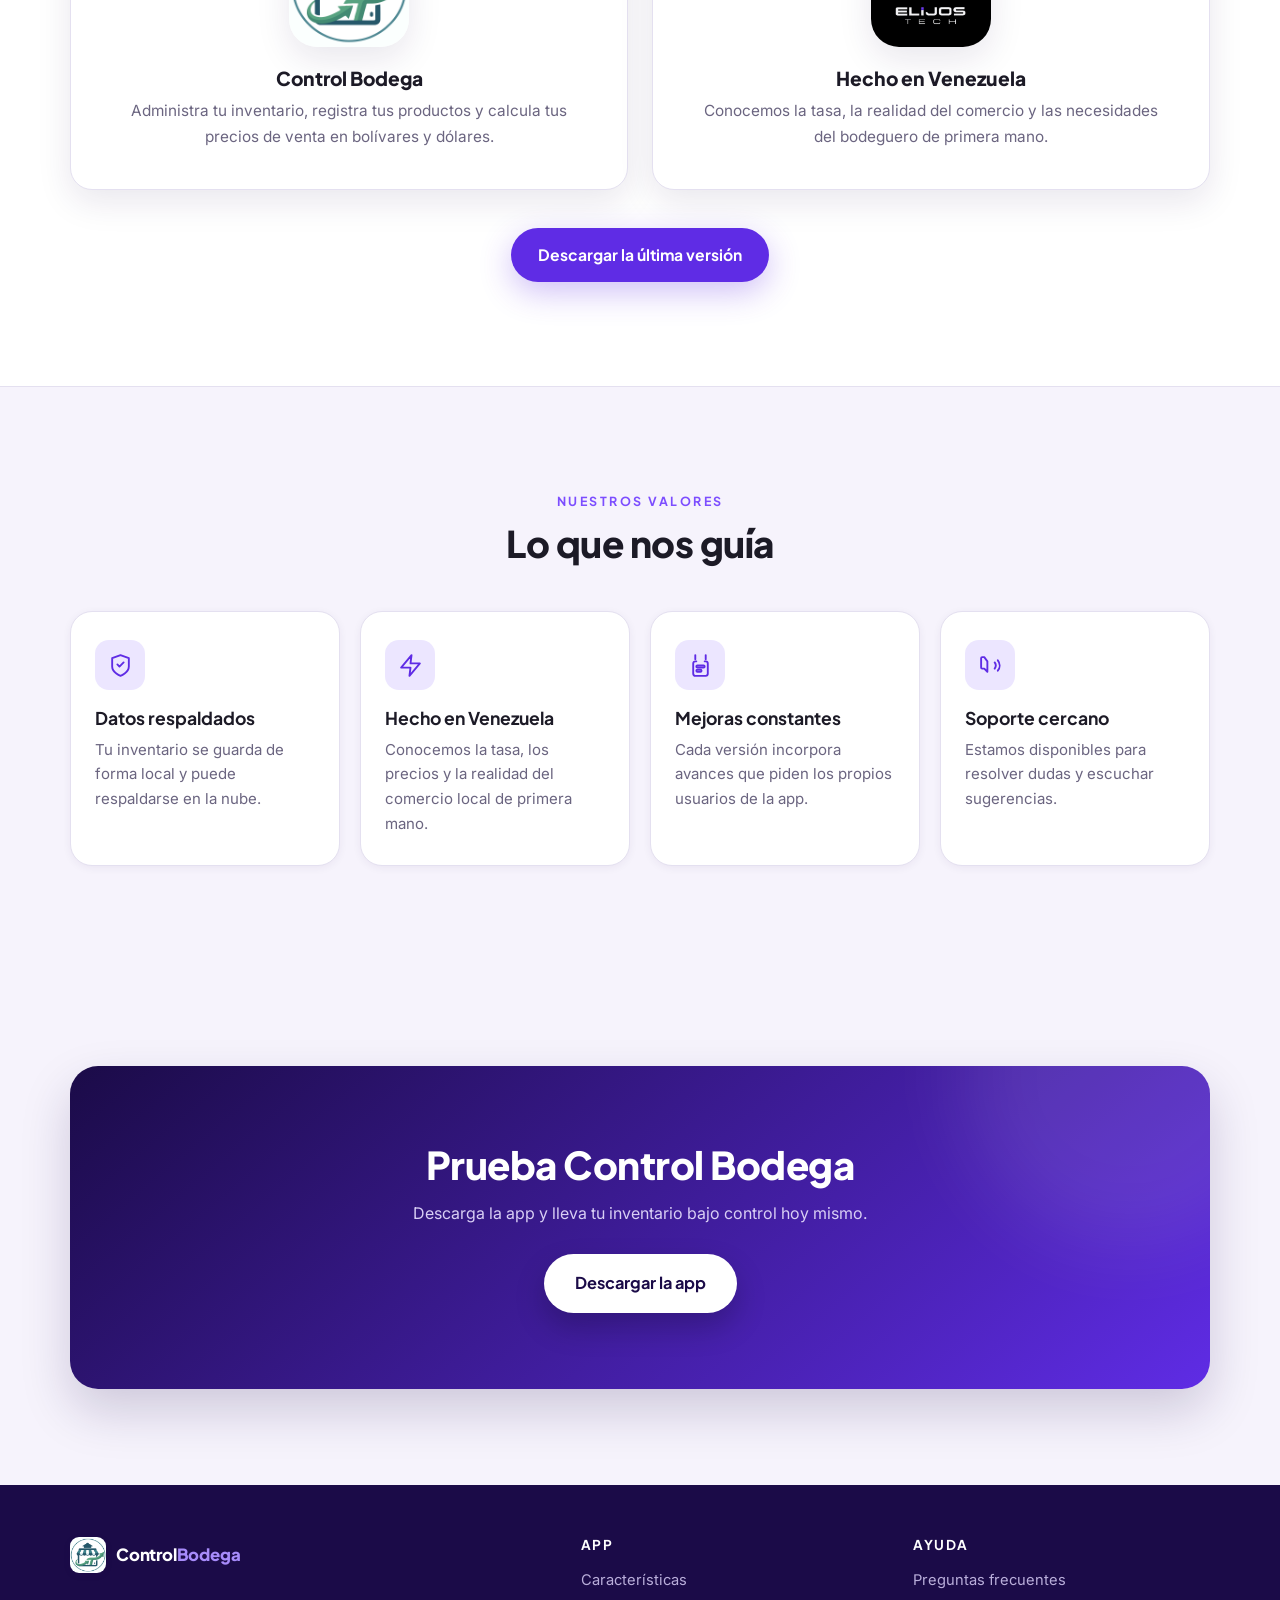
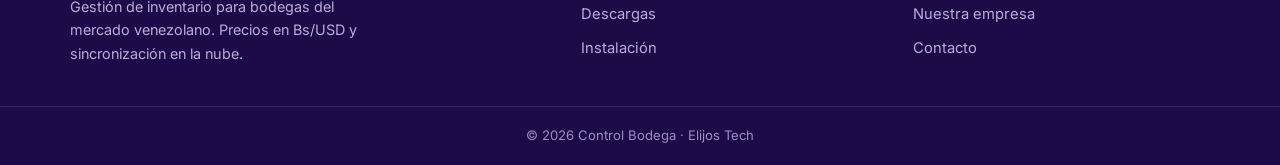
==== commit 7e138ba0: "Separar paletas: teal para el home de la app, violeta para la pagina de empresa" ====
--- a/empresa.html
+++ b/empresa.html
@@ -16,6 +16,7 @@
   <link href="https://fonts.googleapis.com/css2?family=Plus+Jakarta+Sans:wght@500;600;700;800&family=Inter:wght@400;500;600&display=swap" rel="stylesheet" />
 
   <link rel="stylesheet" href="assets/styles.css" />
+  <link rel="stylesheet" href="assets/styles-empresa.css" />
 </head>
 <body>
 
--- a/assets/styles.css
+++ b/assets/styles.css
@@ -1,29 +1,29 @@
 /* ============================================================
    Control Bodega — Página de releases
-   Tema extraído del prototipo del logo (blanco + violeta #5F2CE5)
+   Diseño profesional · Tema teal #117D7A / #0A4C4C
    ============================================================ */
 
 :root {
-  --primary-dark: #1B0B48;
-  --primary: #5F2CE5;
-  --primary-soft: #7C4DFF;
-  --primary-light: #ECE6FF;
-  --bg: #F6F3FC;
+  --primary-dark: #0A4C4C;
+  --primary: #117D7A;
+  --primary-soft: #14A19B;
+  --primary-light: #E6F4F2;
+  --bg: #F4F7F7;
   --surface: #FFFFFF;
-  --ink: #1C1A26;
-  --text-main: #2B2836;
-  --text-secondary: #6B6580;
-  --text-muted: #9C96B0;
-  --border: #E4E0F0;
+  --ink: #1F2937;
+  --text-main: #1F2937;
+  --text-secondary: #6B7280;
+  --text-muted: #9CA3AF;
+  --border: #E5E7EB;
   --danger: #E74C3C;
   --success: #4CAF50;
   --warning: #F59E0B;
   --radius-lg: 22px;
   --radius-md: 16px;
   --radius-sm: 12px;
-  --shadow-sm: 0 2px 8px rgba(43, 20, 80, 0.06);
-  --shadow: 0 12px 34px rgba(43, 20, 80, 0.1);
-  --shadow-lg: 0 22px 50px rgba(27, 11, 72, 0.18);
+  --shadow-sm: 0 2px 8px rgba(12, 60, 58, 0.06);
+  --shadow: 0 12px 34px rgba(12, 60, 58, 0.1);
+  --shadow-lg: 0 22px 50px rgba(10, 45, 45, 0.18);
   --font-display: "Plus Jakarta Sans", system-ui, -apple-system, "Segoe UI", sans-serif;
   --font-body: "Inter", system-ui, -apple-system, "Segoe UI", sans-serif;
 }
@@ -206,7 +206,7 @@
 .hero {
   position: relative;
   overflow: hidden;
-  background: linear-gradient(150deg, #160A4D 0%, #2A1490 45%, #5F2CE5 100%);
+  background: linear-gradient(150deg, #063B3B 0%, #0A4C4C 45%, #117D7A 100%);
   color: #fff;
   text-align: center;
   padding: clamp(64px, 9vw, 108px) 0 clamp(48px, 7vw, 84px);
@@ -225,7 +225,7 @@
   height: 420px;
   top: -160px;
   left: -120px;
-  background: rgba(124, 77, 255, 0.5);
+  background: rgba(23, 170, 160, 0.5);
 }
 
 .hero-glow-2 {
@@ -233,7 +233,7 @@
   height: 480px;
   bottom: -220px;
   right: -160px;
-  background: rgba(27, 11, 72, 0.9);
+  background: rgba(10, 76, 76, 0.9);
 }
 
 .hero-inner {
@@ -283,15 +283,15 @@
   width: 8px;
   height: 8px;
   border-radius: 50%;
-  background: #7C4DFF;
-  box-shadow: 0 0 0 0 rgba(124, 77, 255, 0.6);
+  background: #5BE0B4;
+  box-shadow: 0 0 0 0 rgba(91, 224, 180, 0.6);
   animation: pulse 2s infinite;
 }
 
 @keyframes pulse {
-  0% { box-shadow: 0 0 0 0 rgba(124, 77, 255, 0.55); }
-  70% { box-shadow: 0 0 0 9px rgba(124, 77, 255, 0); }
-  100% { box-shadow: 0 0 0 0 rgba(124, 77, 255, 0); }
+  0% { box-shadow: 0 0 0 0 rgba(91, 224, 180, 0.55); }
+  70% { box-shadow: 0 0 0 9px rgba(91, 224, 180, 0); }
+  100% { box-shadow: 0 0 0 0 rgba(91, 224, 180, 0); }
 }
 
 .hero h1 {
@@ -306,7 +306,7 @@
 .hero-sub {
   max-width: 640px;
   margin: 16px auto 30px;
-  color: #D9CFF5;
+  color: #CFE8E5;
   font-size: clamp(1rem, 1.4vw, 1.13rem);
   line-height: 1.7;
 }
@@ -405,7 +405,7 @@
 .stat span {
   display: block;
   font-size: 0.8rem;
-  color: #B8ABE0;
+  color: #A9D4CF;
   margin-top: 2px;
 }
 
@@ -469,7 +469,7 @@
 .feature:hover {
   transform: translateY(-5px);
   box-shadow: var(--shadow);
-  border-color: #CEC2F5;
+  border-color: #CDE6E2;
 }
 
 .feature-icon {
@@ -513,7 +513,7 @@
   display: flex;
   align-items: center;
   gap: 26px;
-  background: linear-gradient(135deg, #2A1490, #1B0B48);
+  background: linear-gradient(135deg, #0D5554, #0A4C4C);
   border-radius: var(--radius-lg);
   padding: 24px 30px;
   margin: 42px 0 8px;
@@ -542,7 +542,7 @@
   font-weight: 700;
   text-transform: uppercase;
   letter-spacing: 1.4px;
-  color: #A78BFA;
+  color: #6FD8C9;
   margin-bottom: 6px;
 }
 
@@ -590,7 +590,7 @@
 .chip-v8a {
   background: var(--primary-light);
   color: var(--primary-dark);
-  border: 1px solid #C9BCEF;
+  border: 1px solid #B8DFDA;
 }
 
 .chip-v7a {
@@ -797,7 +797,7 @@
   margin: 6px auto 0;
   background: var(--primary-light);
   color: var(--primary-dark);
-  border: 1px solid #C9BCEF;
+  border: 1px solid #C4E3DE;
   border-radius: 999px;
   padding: 9px 20px;
   font-family: var(--font-body);
@@ -836,7 +836,7 @@
 }
 
 .release-old:hover {
-  border-color: #C9BCEF;
+  border-color: #CCE4E0;
   box-shadow: var(--shadow-sm);
 }
 
@@ -972,7 +972,7 @@
 }
 
 .faq-item[open] {
-  border-color: #C9BCEF;
+  border-color: #BFE0DB;
   box-shadow: var(--shadow-sm);
 }
 
@@ -1053,7 +1053,7 @@
 }
 
 .cta-panel p {
-  color: #D9CFF5;
+  color: #CFE8E5;
   margin: 12px auto 28px;
   max-width: 460px;
   position: relative;
@@ -1068,7 +1068,7 @@
    ============================================================ */
 .footer {
   background: var(--primary-dark);
-  color: #C9BFE8;
+  color: #B9D6D2;
 }
 
 .footer-grid {
@@ -1082,7 +1082,7 @@
   font-size: 0.9rem;
   margin-top: 14px;
   max-width: 300px;
-  color: #B9AEDA;
+  color: #A7C9C4;
 }
 
 .footer-brand .brand-name {
@@ -1090,7 +1090,7 @@
 }
 
 .footer-brand .brand-name span {
-  color: #A78BFA;
+  color: #6FD8C9;
 }
 
 .footer-col h4 {
@@ -1104,7 +1104,7 @@
 
 .footer-col a {
   display: block;
-  color: #B9AEDA;
+  color: #A7C9C4;
   text-decoration: none;
   font-size: 0.92rem;
   margin-bottom: 10px;
@@ -1119,7 +1119,7 @@
   border-top: 1px solid rgba(255, 255, 255, 0.12);
   padding: 18px 0;
   font-size: 0.82rem;
-  color: #9B8EC4;
+  color: #8FB6B1;
   text-align: center;
 }
 
@@ -1167,7 +1167,7 @@
 .about-body .btn-primary {
   background: var(--primary);
   color: #fff;
-  box-shadow: 0 10px 32px rgba(95, 44, 229, 0.3);
+  box-shadow: 0 10px 32px rgba(17, 125, 122, 0.3);
 }
 
 .about-body .btn-primary:hover {
@@ -1277,7 +1277,7 @@
 .producto-cta .btn-primary {
   background: var(--primary);
   color: #fff;
-  box-shadow: 0 10px 32px rgba(95, 44, 229, 0.3);
+  box-shadow: 0 10px 32px rgba(17, 125, 122, 0.3);
 }
 
 .producto-cta .btn-primary:hover {
--- a/assets/styles-empresa.css
+++ b/assets/styles-empresa.css
@@ -0,0 +1,109 @@
+/* ============================================================
+   Control Bodega — Override violeta para la página de la empresa
+   (Elijos Tech). Paleta extraída del logo prototipo (#5F2CE5).
+   Se carga después de styles.css en empresa.html.
+   ============================================================ */
+
+:root {
+  --primary-dark: #1B0B48;
+  --primary: #5F2CE5;
+  --primary-soft: #7C4DFF;
+  --primary-light: #ECE6FF;
+  --bg: #F6F3FC;
+  --surface: #FFFFFF;
+  --ink: #1C1A26;
+  --text-main: #2B2836;
+  --text-secondary: #6B6580;
+  --text-muted: #9C96B0;
+  --border: #E4E0F0;
+  --shadow-sm: 0 2px 8px rgba(43, 20, 80, 0.06);
+  --shadow: 0 12px 34px rgba(43, 20, 80, 0.1);
+  --shadow-lg: 0 22px 50px rgba(27, 11, 72, 0.18);
+}
+
+/* Hero */
+.hero {
+  background: linear-gradient(150deg, #160A4D 0%, #2A1490 45%, #5F2CE5 100%);
+}
+
+.hero-glow-1 {
+  background: rgba(124, 77, 255, 0.5);
+}
+
+.hero-glow-2 {
+  background: rgba(27, 11, 72, 0.9);
+}
+
+.pulse-dot {
+  background: #7C4DFF;
+  box-shadow: 0 0 0 0 rgba(124, 77, 255, 0.6);
+}
+
+@keyframes pulse {
+  0% { box-shadow: 0 0 0 0 rgba(124, 77, 255, 0.55); }
+  70% { box-shadow: 0 0 0 9px rgba(124, 77, 255, 0); }
+  100% { box-shadow: 0 0 0 0 rgba(124, 77, 255, 0); }
+}
+
+.hero-sub {
+  color: #D9CFF5;
+}
+
+.hero-kicker {
+  color: #D9CFF5;
+  border-color: rgba(255, 255, 255, 0.22);
+}
+
+.stat span {
+  color: #B8ABE0;
+}
+
+/* Features */
+.feature:hover {
+  border-color: #CEC2F5;
+}
+
+/* Stats / card de misión */
+.stat-card strong {
+  color: var(--primary);
+}
+
+/* Producto */
+.producto-cta .btn-primary,
+.about-body .btn-primary {
+  background: var(--primary);
+  color: #fff;
+  box-shadow: 0 10px 32px rgba(95, 44, 229, 0.3);
+}
+
+.producto-cta .btn-primary:hover,
+.about-body .btn-primary:hover {
+  background: var(--primary-dark);
+}
+
+/* CTA */
+.cta-panel p {
+  color: #D9CFF5;
+}
+
+/* Footer */
+.footer {
+  background: var(--primary-dark);
+  color: #C9BFE8;
+}
+
+.footer-brand p {
+  color: #B9AEDA;
+}
+
+.footer-brand .brand-name span {
+  color: #A78BFA;
+}
+
+.footer-col a {
+  color: #B9AEDA;
+}
+
+.footer-bottom {
+  color: #9B8EC4;
+}
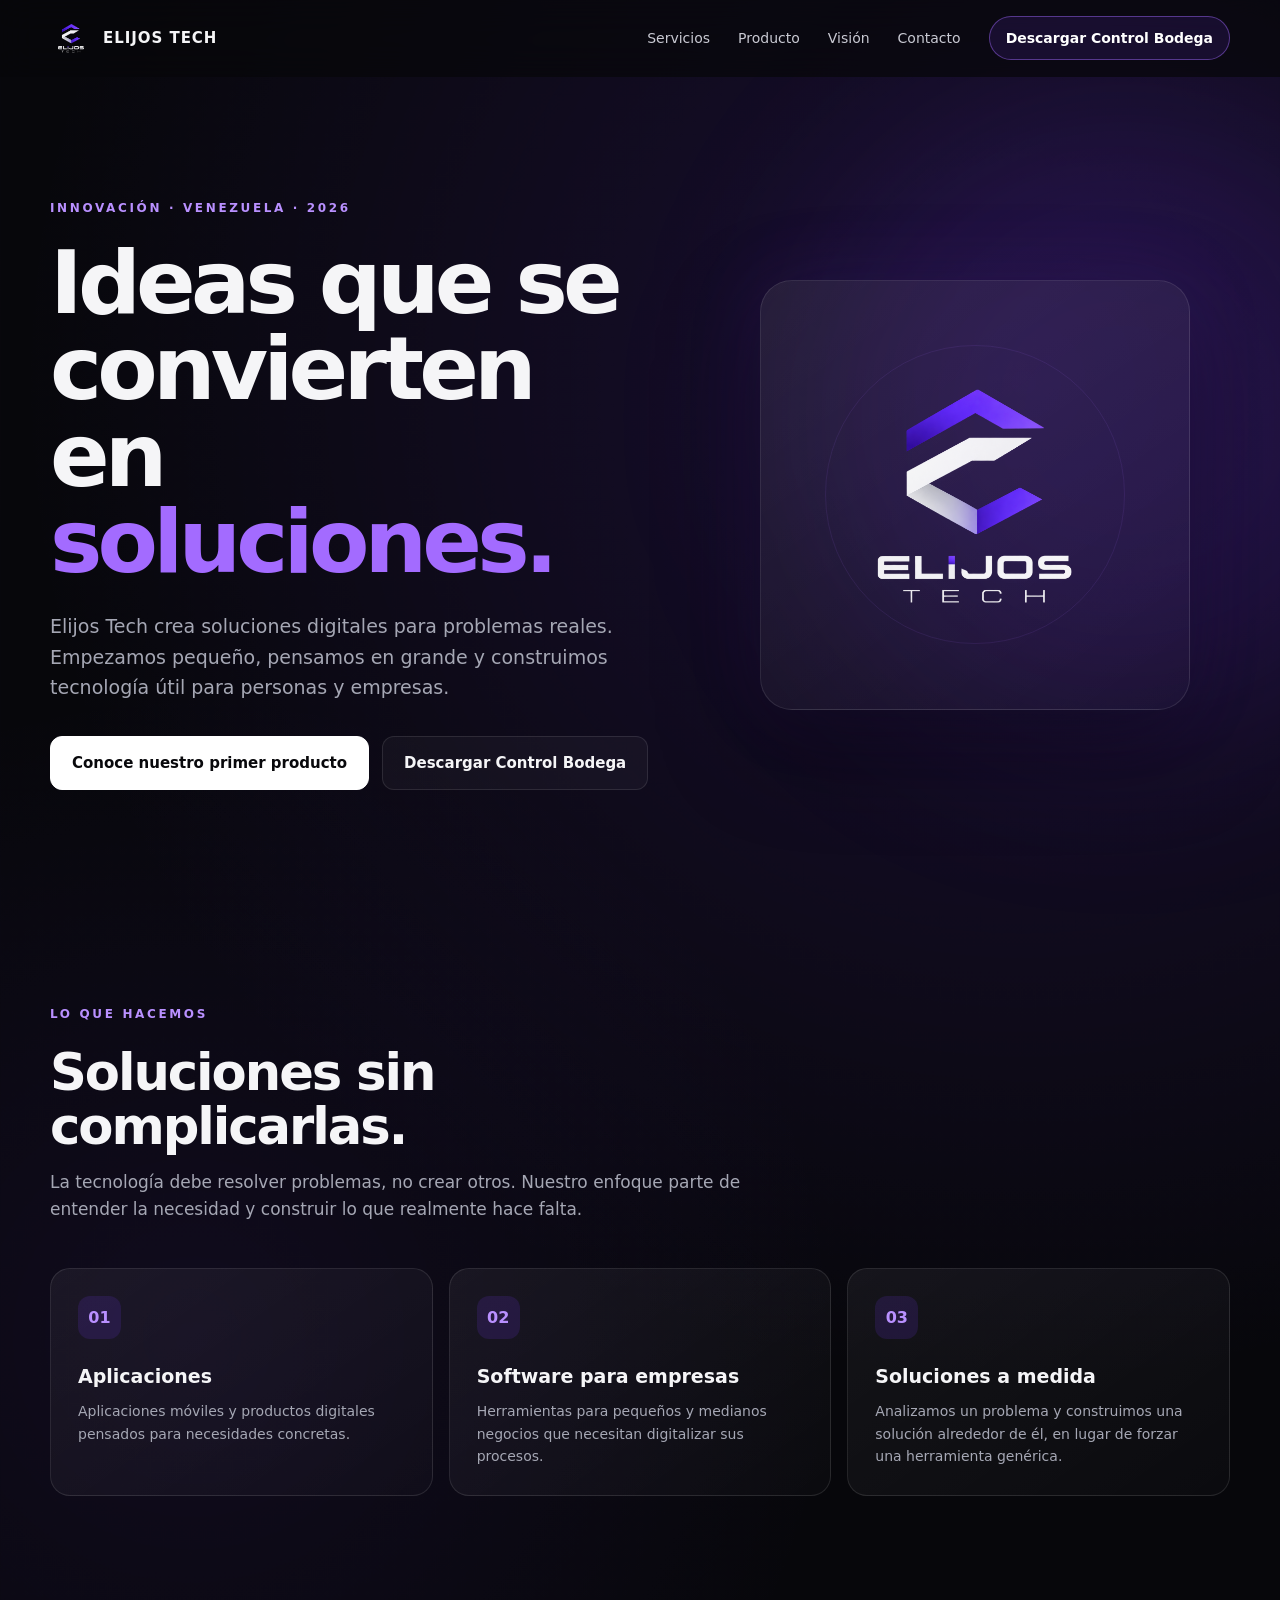
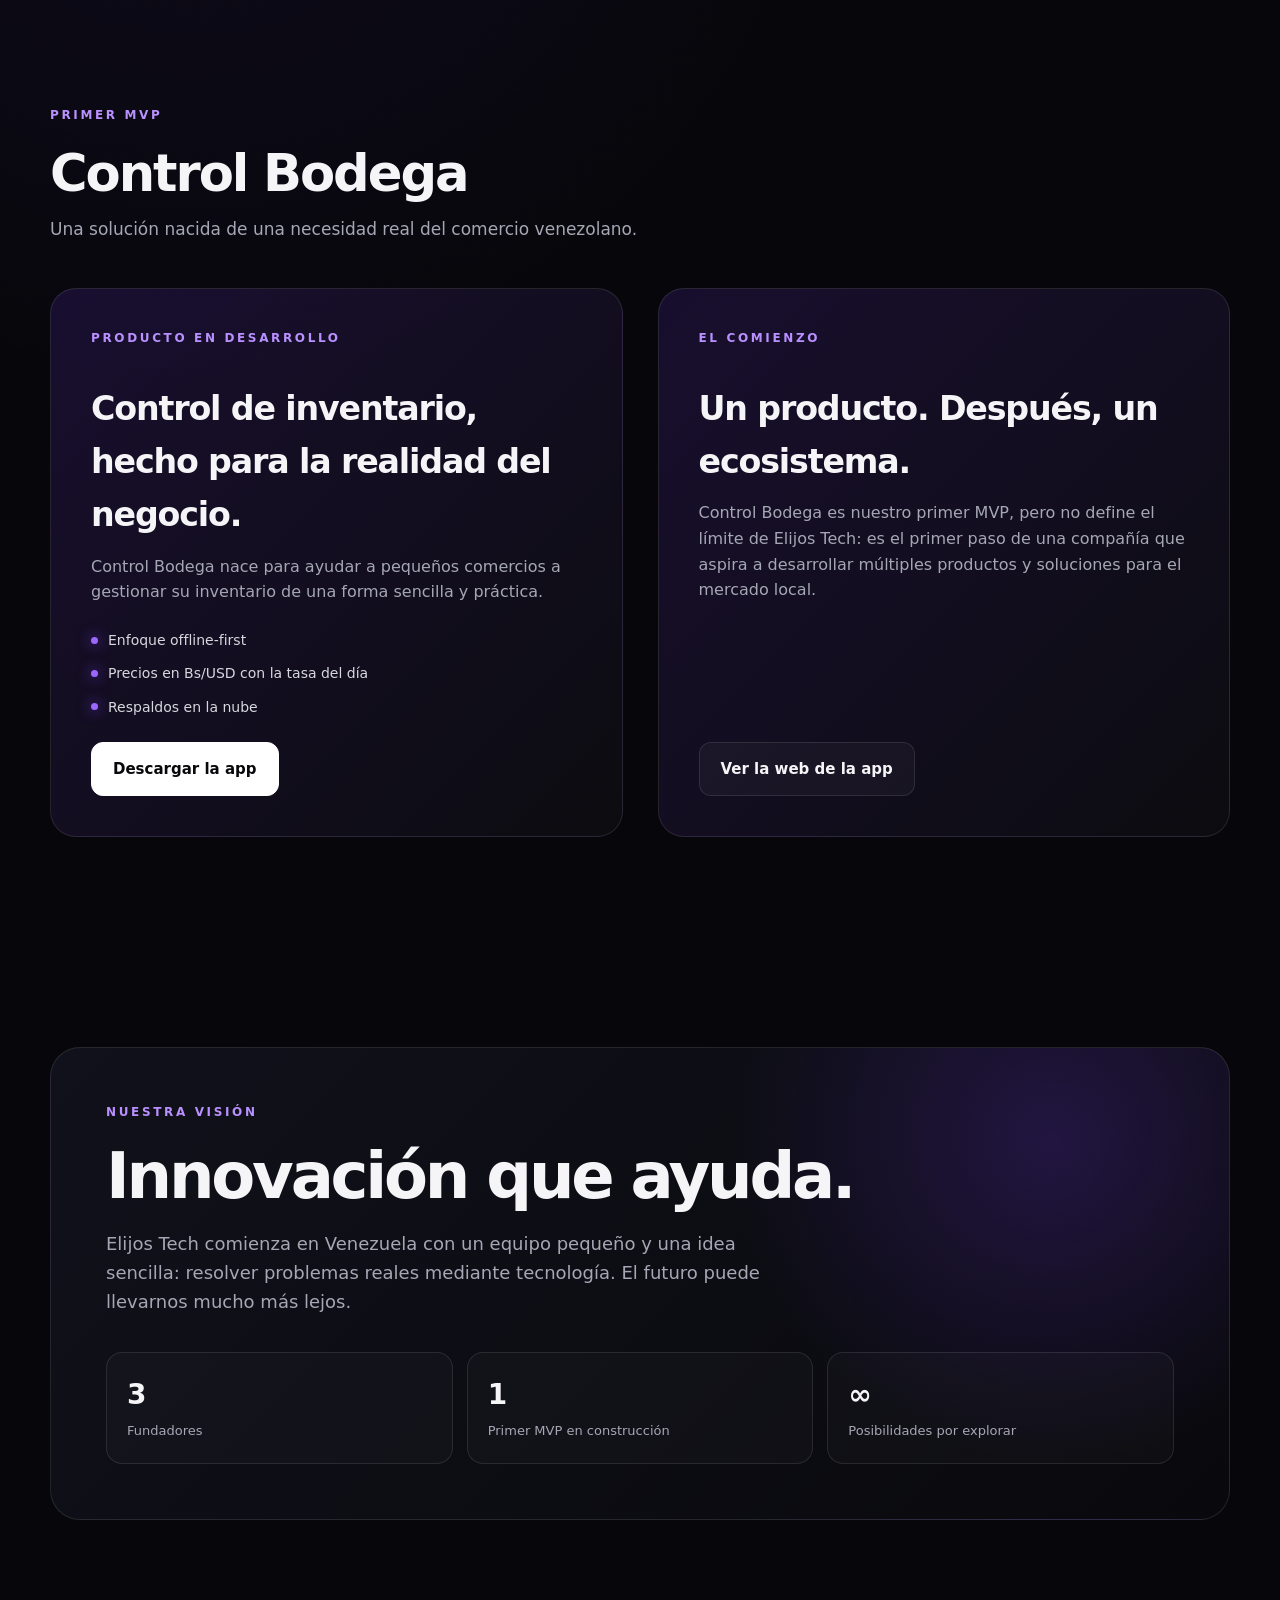
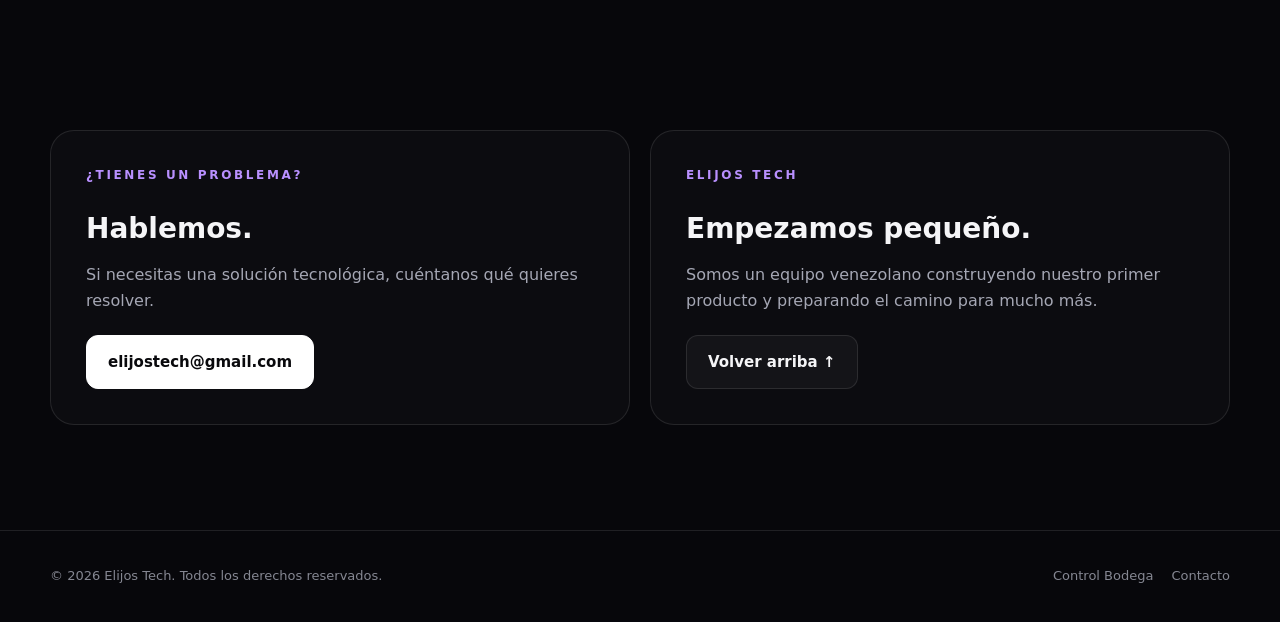
==== commit b1a94504: "Adoptar prototipo de Elijos Tech: pagina dark violeta + logo real transparente" ====
--- a/empresa.html
+++ b/empresa.html
@@ -1,228 +1,147 @@
 <!DOCTYPE html>
 <html lang="es">
 <head>
-  <meta charset="UTF-8" />
-  <meta name="viewport" content="width=device-width, initial-scale=1.0" />
-  <title>Elijos Tech — La empresa detrás de Control Bodega</title>
-  <meta name="description" content="Elijos Tech, empresa venezolana de desarrollo de software para bodegas. El equipo detrás de Control Bodega." />
-  <meta name="theme-color" content="#5F2CE5" />
-  <meta property="og:title" content="Elijos Tech — La empresa" />
-  <meta property="og:description" content="Desarrollamos tecnología pensada para el comercio venezolano." />
-  <meta property="og:type" content="website" />
-  <link rel="icon" type="image/png" href="assets/icon.png" />
-
-  <link rel="preconnect" href="https://fonts.googleapis.com" />
-  <link rel="preconnect" href="https://fonts.gstatic.com" crossorigin />
-  <link href="https://fonts.googleapis.com/css2?family=Plus+Jakarta+Sans:wght@500;600;700;800&family=Inter:wght@400;500;600&display=swap" rel="stylesheet" />
-
-  <link rel="stylesheet" href="assets/styles.css" />
-  <link rel="stylesheet" href="assets/styles-empresa.css" />
+  <meta charset="UTF-8">
+  <meta name="viewport" content="width=device-width, initial-scale=1.0">
+  <meta name="theme-color" content="#07070b">
+  <meta name="description" content="Elijos Tech — innovación y soluciones digitales para problemas reales. Creadores de Control Bodega.">
+  <title>Elijos Tech — Innovación que ayuda</title>
+  <link rel="icon" type="image/png" href="assets/logo.png">
+  <link rel="stylesheet" href="assets/empresa.css">
 </head>
 <body>
 
-  <!-- NAVBAR -->
-  <header class="nav" id="nav">
-    <div class="container nav-inner">
-      <a href="index.html" class="brand">
-        <img src="assets/icon.png" alt="Logo Control Bodega" class="brand-logo" />
-        <span class="brand-name">Control<span>Bodega</span></span>
-      </a>
-
-      <nav class="nav-menu" id="nav-menu" aria-label="Principal">
-        <a href="index.html#caracteristicas">Inicio</a>
-        <a href="empresa.html#mision">Misión</a>
-        <a href="empresa.html#valores">Valores</a>
-        <a href="empresa.html" class="active">Empresa</a>
-        <a href="index.html#descargas" class="nav-cta">Descargar</a>
-      </nav>
-
+  <nav id="nav">
+    <div class="container navin">
+      <a class="brand" href="#inicio"><img src="assets/logo.png" alt="Elijos Tech"><span>ELIJOS TECH</span></a>
+      <div class="links" id="links">
+        <a href="#servicios">Servicios</a>
+        <a href="#producto">Producto</a>
+        <a href="#vision">Visión</a>
+        <a href="#contacto">Contacto</a>
+        <a class="navcta" href="index.html#descargas">Descargar Control Bodega</a>
+      </div>
       <button class="nav-toggle" id="nav-toggle" type="button" aria-label="Abrir menú" aria-expanded="false">
-        <span></span>
-        <span></span>
-        <span></span>
+        <span></span><span></span><span></span>
       </button>
     </div>
-  </header>
+  </nav>
 
   <main>
-    <!-- HERO EMPRESA -->
-    <section class="hero">
-      <span class="hero-glow hero-glow-1" aria-hidden="true"></span>
-      <span class="hero-glow hero-glow-2" aria-hidden="true"></span>
-      <div class="container hero-inner">
-        <div class="hero-logo-wrap">
-          <img src="assets/logo-empresa.png" alt="Logo de Elijos Tech" class="hero-logo" />
+    <!-- HERO -->
+    <section class="hero" id="inicio">
+      <span class="hero-glow" aria-hidden="true"></span>
+      <div class="container hero-grid">
+        <div>
+          <div class="eyebrow">Innovación · Venezuela · 2026</div>
+          <h1>Ideas que se convierten en <span>soluciones.</span></h1>
+          <p class="lead">Elijos Tech crea soluciones digitales para problemas reales. Empezamos pequeño, pensamos en grande y construimos tecnología útil para personas y empresas.</p>
+          <div class="actions">
+            <a class="btn primary" href="#producto">Conoce nuestro primer producto</a>
+            <a class="btn secondary" href="index.html#descargas">Descargar Control Bodega</a>
+          </div>
         </div>
-
-        <p class="hero-kicker">
-          <span class="pulse-dot"></span>
-          La empresa detrás de Control Bodega
-        </p>
-
-        <h1>Elijos Tech</h1>
-
-        <p class="hero-sub">
-          Desarrollamos software útil y confiable para el comercio venezolano:
-          herramientas que hacen más simple el día a día de las bodegas.
-        </p>
-
-        <div class="hero-actions">
-          <a href="index.html#descargas" class="btn btn-lg btn-light">Descargar la app</a>
-          <a href="#mision" class="btn btn-lg btn-ghost">Nuestra misión</a>
+        <div class="hero-logo">
+          <div class="logo-card"><img src="assets/logo.png" alt="Logotipo de Elijos Tech"></div>
         </div>
       </div>
     </section>
 
-    <!-- MISIÓN -->
-    <section id="mision" class="section">
+    <!-- SERVICIOS -->
+    <section id="servicios">
       <div class="container">
-        <p class="kicker reveal">Nuestra misión</p>
-        <h2 class="section-title reveal">Tecnología al servicio de tu bodega</h2>
-        <p class="section-sub reveal">
-          Nacimos para resolver los retos reales de los bodegueros venezolanos:
-          precios que cambian todos los días, inventarios que hay que llevar y la
-          tranquilidad de no perder la información.
-        </p>
+        <div class="section-head reveal">
+          <div class="eyebrow">Lo que hacemos</div>
+          <h2>Soluciones sin complicarlas.</h2>
+          <p>La tecnología debe resolver problemas, no crear otros. Nuestro enfoque parte de entender la necesidad y construir lo que realmente hace falta.</p>
+        </div>
+        <div class="grid">
+          <article class="card reveal"><div class="icon">01</div><h3>Aplicaciones</h3><p>Aplicaciones móviles y productos digitales pensados para necesidades concretas.</p></article>
+          <article class="card reveal"><div class="icon">02</div><h3>Software para empresas</h3><p>Herramientas para pequeños y medianos negocios que necesitan digitalizar sus procesos.</p></article>
+          <article class="card reveal"><div class="icon">03</div><h3>Soluciones a medida</h3><p>Analizamos un problema y construimos una solución alrededor de él, en lugar de forzar una herramienta genérica.</p></article>
+        </div>
+      </div>
+    </section>
 
-        <div class="mision-stats reveal">
-          <div class="stat-card">
-            <strong>100%</strong>
-            <span>Pensado para el mercado venezolano</span>
+    <!-- PRODUCTO -->
+    <section id="producto">
+      <div class="container">
+        <div class="section-head reveal">
+          <div class="eyebrow">Primer MVP</div>
+          <h2>Control Bodega</h2>
+          <p>Una solución nacida de una necesidad real del comercio venezolano.</p>
+        </div>
+        <div class="feature reveal">
+          <div class="feature-box">
+            <div class="eyebrow">Producto en desarrollo</div>
+            <h3>Control de inventario, hecho para la realidad del negocio.</h3>
+            <p>Control Bodega nace para ayudar a pequeños comercios a gestionar su inventario de una forma sencilla y práctica.</p>
+            <div class="mini-list">
+              <div><span class="dot"></span> Enfoque offline-first</div>
+              <div><span class="dot"></span> Precios en Bs/USD con la tasa del día</div>
+              <div><span class="dot"></span> Respaldos en la nube</div>
+            </div>
+            <a class="btn primary" href="index.html#descargas">Descargar la app</a>
           </div>
-          <div class="stat-card">
-            <strong>Bs · USD</strong>
-            <span>Precios calculados con la tasa del día</span>
-          </div>
-          <div class="stat-card">
-            <strong>Nube</strong>
-            <span>Tus datos respaldados y sincronizados</span>
+          <div class="feature-box">
+            <div class="eyebrow">El comienzo</div>
+            <h3>Un producto. Después, un ecosistema.</h3>
+            <p>Control Bodega es nuestro primer MVP, pero no define el límite de Elijos Tech: es el primer paso de una compañía que aspira a desarrollar múltiples productos y soluciones para el mercado local.</p>
+            <a class="btn secondary" href="index.html">Ver la web de la app</a>
           </div>
         </div>
       </div>
     </section>
 
-    <!-- PRODUCTO -->
-    <section id="producto" class="section section-alt">
+    <!-- VISIÓN -->
+    <section id="vision">
       <div class="container">
-        <p class="kicker reveal">Nuestro producto</p>
-        <h2 class="section-title reveal">Control Bodega</h2>
-        <p class="section-sub reveal">
-          La app de inventario que creamos para el comercio venezolano.
-        </p>
-
-        <div class="producto-grid">
-          <div class="producto-card reveal">
-            <img src="assets/icon.png" alt="Logo de la app Control Bodega" class="producto-img app-icon" />
-            <h3>Control Bodega</h3>
-            <p>Administra tu inventario, registra tus productos y calcula tus precios de venta en bolívares y dólares.</p>
+        <div class="vision reveal">
+          <div class="eyebrow">Nuestra visión</div>
+          <h2>Innovación que ayuda.</h2>
+          <p>Elijos Tech comienza en Venezuela con un equipo pequeño y una idea sencilla: resolver problemas reales mediante tecnología. El futuro puede llevarnos mucho más lejos.</p>
+          <div class="stats">
+            <div class="stat"><strong>3</strong><span>Fundadores</span></div>
+            <div class="stat"><strong>1</strong><span>Primer MVP en construcción</span></div>
+            <div class="stat"><strong>∞</strong><span>Posibilidades por explorar</span></div>
           </div>
-
-          <div class="producto-card reveal">
-            <img src="assets/logo-empresa.png" alt="Logo de Elijos Tech" class="producto-img camp-logo" />
-            <h3>Hecho en Venezuela</h3>
-            <p>Conocemos la tasa, la realidad del comercio y las necesidades del bodeguero de primera mano.</p>
-          </div>
-        </div>
-
-        <div class="producto-cta reveal">
-          <a href="index.html#descargas" class="btn btn-primary">Descargar la última versión</a>
         </div>
       </div>
     </section>
 
-    <!-- VALORES -->
-    <section id="valores" class="section">
+    <!-- CONTACTO -->
+    <section id="contacto">
       <div class="container">
-        <p class="kicker reveal">Nuestros valores</p>
-        <h2 class="section-title reveal">Lo que nos guía</h2>
-
-        <div class="features">
-          <article class="feature reveal">
-            <div class="feature-icon">
-              <svg viewBox="0 0 24 24" fill="none" stroke="currentColor" stroke-width="1.8" stroke-linecap="round" stroke-linejoin="round" aria-hidden="true"><path d="M12 22s8-3 8-9V5l-8-3-8 3v8c0 6 8 9 8 9z"/><path d="m9 11 2 2 4-4"/></svg>
-            </div>
-            <h3>Datos respaldados</h3>
-            <p>Tu inventario se guarda de forma local y puede respaldarse en la nube.</p>
-          </article>
-
-          <article class="feature reveal">
-            <div class="feature-icon">
-              <svg viewBox="0 0 24 24" fill="none" stroke="currentColor" stroke-width="1.8" stroke-linecap="round" stroke-linejoin="round" aria-hidden="true"><path d="M13 2 3 14h9l-1 8 10-12h-9l1-8z"/></svg>
-            </div>
-            <h3>Hecho en Venezuela</h3>
-            <p>Conocemos la tasa, los precios y la realidad del comercio local de primera mano.</p>
-          </article>
-
-          <article class="feature reveal">
-            <div class="feature-icon">
-              <svg viewBox="0 0 24 24" fill="none" stroke="currentColor" stroke-width="1.8" stroke-linecap="round" stroke-linejoin="round" aria-hidden="true"><path d="M17 2v4"/><path d="M7 2v4"/><path d="M16 8h1a2 2 0 0 1 2 2v10a2 2 0 0 1-2 2H7a2 2 0 0 1-2-2V10a2 2 0 0 1 2-2h1"/><rect x="8" y="12" width="8" height="2" rx="1"/><rect x="8" y="16" width="5" height="2" rx="1"/></svg>
-            </div>
-            <h3>Mejoras constantes</h3>
-            <p>Cada versión incorpora avances que piden los propios usuarios de la app.</p>
-          </article>
-
-          <article class="feature reveal">
-            <div class="feature-icon">
-              <svg viewBox="0 0 24 24" fill="none" stroke="currentColor" stroke-width="1.8" stroke-linecap="round" stroke-linejoin="round" aria-hidden="true"><path d="M3 11v3a1 1 0 0 0 1 1h2l3 3V8L6 4H4a1 1 0 0 0-1 1v6z"/><path d="M16 9a5 5 0 0 1 0 6"/><path d="M19 7a8 8 0 0 1 0 10"/></svg>
-            </div>
-            <h3>Soporte cercano</h3>
-            <p>Estamos disponibles para resolver dudas y escuchar sugerencias.</p>
-          </article>
-        </div>
-      </div>
-    </section>
-
-    <!-- CTA -->
-    <section class="cta">
-      <div class="container">
-        <div class="cta-panel reveal">
-          <span class="cta-glow" aria-hidden="true"></span>
-          <h2>Prueba Control Bodega</h2>
-          <p>Descarga la app y lleva tu inventario bajo control hoy mismo.</p>
-          <a href="index.html#descargas" class="btn btn-lg btn-light">Descargar la app</a>
+        <div class="contact reveal">
+          <div class="contact-box">
+            <div class="eyebrow">¿Tienes un problema?</div>
+            <h3>Hablemos.</h3>
+            <p>Si necesitas una solución tecnológica, cuéntanos qué quieres resolver.</p>
+            <a class="btn primary" href="mailto:elijostech@gmail.com">elijostech@gmail.com</a>
+          </div>
+          <div class="contact-box">
+            <div class="eyebrow">Elijos Tech</div>
+            <h3>Empezamos pequeño.</h3>
+            <p>Somos un equipo venezolano construyendo nuestro primer producto y preparando el camino para mucho más.</p>
+            <a class="btn secondary" href="#inicio">Volver arriba ↑</a>
+          </div>
         </div>
       </div>
     </section>
   </main>
 
-  <!-- FOOTER -->
-  <footer class="footer">
-    <div class="container footer-grid">
-      <div class="footer-brand">
-        <div class="brand">
-          <img src="assets/icon.png" alt="Logo Control Bodega" class="brand-logo" />
-          <span class="brand-name">Control<span>Bodega</span></span>
-        </div>
-        <p>Gestión de inventario para bodegas del mercado venezolano. Precios en Bs/USD y sincronización en la nube.</p>
-      </div>
-
-      <div class="footer-col">
-        <h4>App</h4>
-        <a href="index.html#caracteristicas">Características</a>
-        <a href="index.html#descargas">Descargas</a>
-        <a href="index.html#instalacion">Instalación</a>
-      </div>
-
-      <div class="footer-col">
-        <h4>Ayuda</h4>
-        <a href="index.html#faq">Preguntas frecuentes</a>
-        <a href="empresa.html">Nuestra empresa</a>
-        <a href="mailto:eliellugo12@gmail.com">Contacto</a>
-      </div>
-    </div>
-
-    <div class="footer-bottom">
-      <div class="container">
-        <p>© 2026 Control Bodega · Elijos Tech</p>
+  <footer>
+    <div class="container">
+      <div class="foot">
+        <span>© 2026 Elijos Tech. Todos los derechos reservados.</span>
+        <span class="foot-links">
+          <a href="index.html">Control Bodega</a>
+          <a href="#contacto">Contacto</a>
+        </span>
       </div>
     </div>
   </footer>
 
-  <button class="back-top" id="back-top" type="button" aria-label="Volver arriba">
-    <svg viewBox="0 0 24 24" fill="none" stroke="currentColor" stroke-width="2.2" stroke-linecap="round" stroke-linejoin="round" aria-hidden="true"><polyline points="18 15 12 9 6 15"/></svg>
-  </button>
-
-  <script src="assets/config.js"></script>
-  <script src="assets/script.js"></script>
+  <script src="assets/empresa.js"></script>
 </body>
 </html>
--- a/assets/empresa.css
+++ b/assets/empresa.css
@@ -0,0 +1,172 @@
+/* ============================================================
+   Elijos Tech — sitio de la empresa
+   Tema oscuro · violeta #7C3CFF (from logo prototipo)
+   Independiente de styles.css (usa logo real transparente).
+   ============================================================ */
+
+:root{
+  --bg:#07070b; --panel:#0e0f16; --panel2:#131420;
+  --text:#f5f5f7; --muted:#a5a7b4; --line:rgba(255,255,255,.10);
+  --violet:#7c3cff; --violet2:#a36bff; --white:#fff;
+  --max:1180px;
+}
+
+*{box-sizing:border-box;margin:0;padding:0}
+html{scroll-behavior:smooth;scroll-padding-top:90px}
+
+body{
+  font-family:Inter,ui-sans-serif,system-ui,-apple-system,BlinkMacSystemFont,"Segoe UI",sans-serif;
+  background:
+    radial-gradient(circle at 80% 10%,rgba(124,60,255,.16),transparent 28%),
+    radial-gradient(circle at 15% 35%,rgba(124,60,255,.08),transparent 24%),
+    var(--bg);
+  color:var(--text);line-height:1.6;overflow-x:hidden;
+}
+
+a{color:inherit;text-decoration:none}
+img{max-width:100%;display:block}
+.container{width:min(calc(100% - 40px),var(--max));margin:auto}
+
+/* ---------- Reveal ---------- */
+.reveal{opacity:0;transform:translateY(24px);transition:opacity .7s ease,transform .7s ease}
+.reveal.in{opacity:1;transform:none}
+
+/* ---------- Nav ---------- */
+nav{
+  position:fixed;top:0;left:0;right:0;z-index:20;
+  background:rgba(7,7,11,.72);backdrop-filter:blur(18px);
+  -webkit-backdrop-filter:blur(18px);
+  border-bottom:1px solid transparent;transition:.25s;
+}
+nav.scrolled{border-color:var(--line)}
+.navin{height:76px;display:flex;align-items:center;justify-content:space-between}
+.brand{display:flex;align-items:center;gap:11px;font-weight:800;letter-spacing:.06em}
+.brand img{width:42px;height:42px;object-fit:contain}
+.brand span{font-size:15px}
+.links{display:flex;gap:28px;align-items:center;color:#c9cad3;font-size:14px}
+.links a:hover{color:#fff}
+.navcta{
+  padding:10px 16px;border:1px solid rgba(163,107,255,.45);border-radius:999px;
+  background:rgba(124,60,255,.12);color:#fff;font-size:14px;font-weight:600;
+  transition:.2s;
+}
+.navcta:hover{background:rgba(124,60,255,.28)}
+.nav-toggle{
+  display:none;flex-direction:column;justify-content:center;gap:5px;
+  width:42px;height:42px;border:1px solid var(--line);border-radius:12px;
+  background:transparent;cursor:pointer;padding:0 10px;
+}
+.nav-toggle span{height:2px;background:var(--white);border-radius:2px;transition:.25s}
+.nav-toggle.open span:nth-child(1){transform:translateY(7px) rotate(45deg)}
+.nav-toggle.open span:nth-child(2){opacity:0}
+.nav-toggle.open span:nth-child(3){transform:translateY(-7px) rotate(-45deg)}
+
+/* ---------- Hero ---------- */
+.hero{min-height:100vh;display:grid;place-items:center;padding:140px 0 90px;position:relative}
+.hero:before{
+  content:"";position:absolute;width:620px;height:620px;border-radius:50%;
+  background:rgba(124,60,255,.13);filter:blur(100px);top:12%;right:-12%;pointer-events:none
+}
+.hero-grid{display:grid;grid-template-columns:1.08fr .92fr;gap:70px;align-items:center;position:relative}
+.eyebrow{color:#b990ff;font-size:12px;font-weight:800;letter-spacing:.22em;text-transform:uppercase;margin-bottom:22px}
+h1{font-size:clamp(48px,7vw,88px);line-height:.98;letter-spacing:-.055em;max-width:850px}
+h1 span{color:var(--violet2)}
+.lead{font-size:19px;color:var(--muted);max-width:650px;margin:26px 0 34px}
+.actions{display:flex;gap:13px;flex-wrap:wrap}
+.btn{
+  display:inline-block;padding:14px 21px;border-radius:12px;font-weight:750;
+  border:1px solid var(--line);transition:.2s;font-size:15px;
+}
+.btn.primary{background:#fff;color:#09090c;border-color:#fff}
+.btn.primary:hover{transform:translateY(-2px);box-shadow:0 12px 35px rgba(255,255,255,.12)}
+.btn.secondary{background:rgba(255,255,255,.035)}
+.btn.secondary:hover{border-color:rgba(163,107,255,.6)}
+.hero-logo{display:grid;place-items:center}
+.logo-card{
+  width:min(430px,90vw);aspect-ratio:1;border:1px solid var(--line);border-radius:32px;
+  background:linear-gradient(145deg,rgba(255,255,255,.07),rgba(255,255,255,.015));
+  box-shadow:0 35px 100px rgba(0,0,0,.45),0 0 80px rgba(124,60,255,.12);
+  display:grid;place-items:center;position:relative;overflow:hidden
+}
+.logo-card:after{content:"";position:absolute;inset:15%;border:1px solid rgba(163,107,255,.10);border-radius:50%}
+.logo-card img{width:74%;height:74%;object-fit:contain;position:relative;z-index:1}
+
+/* ---------- Secciones ---------- */
+section{padding:105px 0}
+.section-head{max-width:720px;margin-bottom:45px}
+.section-head h2, .vision h2{font-size:clamp(34px,4vw,54px);letter-spacing:-.04em;line-height:1.05;margin-bottom:15px}
+.section-head p{color:var(--muted);font-size:17px}
+.grid{display:grid;grid-template-columns:repeat(3,1fr);gap:16px}
+.card{
+  background:linear-gradient(145deg,rgba(255,255,255,.055),rgba(255,255,255,.018));
+  border:1px solid var(--line);border-radius:20px;padding:27px;min-height:205px;transition:.25s
+}
+.card:hover{transform:translateY(-5px);border-color:rgba(163,107,255,.38)}
+.icon{width:43px;height:43px;border-radius:12px;display:grid;place-items:center;
+  background:rgba(124,60,255,.14);color:#b990ff;font-weight:900;margin-bottom:22px}
+.card h3{font-size:19px;margin-bottom:9px}.card p{color:var(--muted);font-size:14px}
+
+/* Producto */
+.feature{display:grid;grid-template-columns:1fr 1fr;gap:35px;align-items:stretch}
+.feature-box{
+  border:1px solid var(--line);border-radius:26px;padding:40px;display:flex;flex-direction:column;
+  background:linear-gradient(135deg,rgba(124,60,255,.15),rgba(255,255,255,.025));
+}
+.feature-box h3{font-size:clamp(24px,2.6vw,35px);letter-spacing:-.035em;margin:12px 0}
+.feature-box p{color:var(--muted);max-width:580px}
+.mini-list{margin:24px 0;display:grid;gap:11px}
+.mini-list div{display:flex;gap:10px;align-items:center;color:#d7d8df;font-size:14px}
+.dot{width:7px;height:7px;background:#9a67ff;border-radius:50%;box-shadow:0 0 14px #7c3cff}
+.feature-box .btn{margin-top:auto;align-self:flex-start}
+
+/* Visión */
+.vision{
+  border:1px solid var(--line);border-radius:30px;padding:55px;
+  background:
+    radial-gradient(circle at 85% 20%,rgba(124,60,255,.2),transparent 30%),
+    linear-gradient(135deg,#10111a,#09090d)
+}
+.vision h2{font-size:clamp(38px,5vw,68px);letter-spacing:-.05em;line-height:1.0;max-width:800px}
+.vision p{color:var(--muted);font-size:18px;max-width:700px;margin-top:22px}
+.stats{display:grid;grid-template-columns:repeat(3,1fr);gap:14px;margin-top:35px}
+.stat{padding:20px;border:1px solid var(--line);border-radius:16px;background:rgba(255,255,255,.025)}
+.stat strong{display:block;font-size:28px}.stat span{font-size:13px;color:var(--muted)}
+
+/* Contacto */
+.contact{display:grid;grid-template-columns:1fr 1fr;gap:20px}
+.contact-box{border:1px solid var(--line);border-radius:24px;padding:35px;background:rgba(255,255,255,.025)}
+.contact-box h3{font-size:28px;margin-bottom:10px}.contact-box p{color:var(--muted);margin-bottom:22px}
+
+/* Footer */
+footer{border-top:1px solid var(--line);padding:35px 0;color:#858792;font-size:13px}
+.foot{display:flex;justify-content:space-between;gap:20px;flex-wrap:wrap}
+.foot-links{display:flex;gap:18px}
+.foot-links a:hover{color:#fff}
+
+/* ---------- Responsive ---------- */
+@media(max-width:850px){
+  .links{
+    display:none;position:absolute;top:calc(100% + 6px);left:4%;right:4%;
+    flex-direction:column;align-items:stretch;gap:0;
+    background:var(--panel);border:1px solid var(--line);border-radius:16px;
+    padding:10px;box-shadow:0 20px 50px rgba(0,0,0,.5)
+  }
+  .links.open{display:flex}
+  .links a{padding:12px 14px;border-radius:10px}
+  .links a:hover{background:rgba(124,60,255,.12)}
+  .navcta{text-align:center;margin-top:6px}
+  .nav-toggle{display:flex}
+  .hero-grid,.feature,.contact{grid-template-columns:1fr}
+  .hero{padding-top:125px}
+  .hero-logo{order:-1}
+  .logo-card{width:310px}
+  .grid{grid-template-columns:1fr}
+  .stats{grid-template-columns:1fr}
+  section{padding:75px 0}
+  .vision{padding:32px}
+}
+
+@media(prefers-reduced-motion:reduce){
+  html{scroll-behavior:auto}
+  .reveal{opacity:1;transform:none;transition:none}
+}
